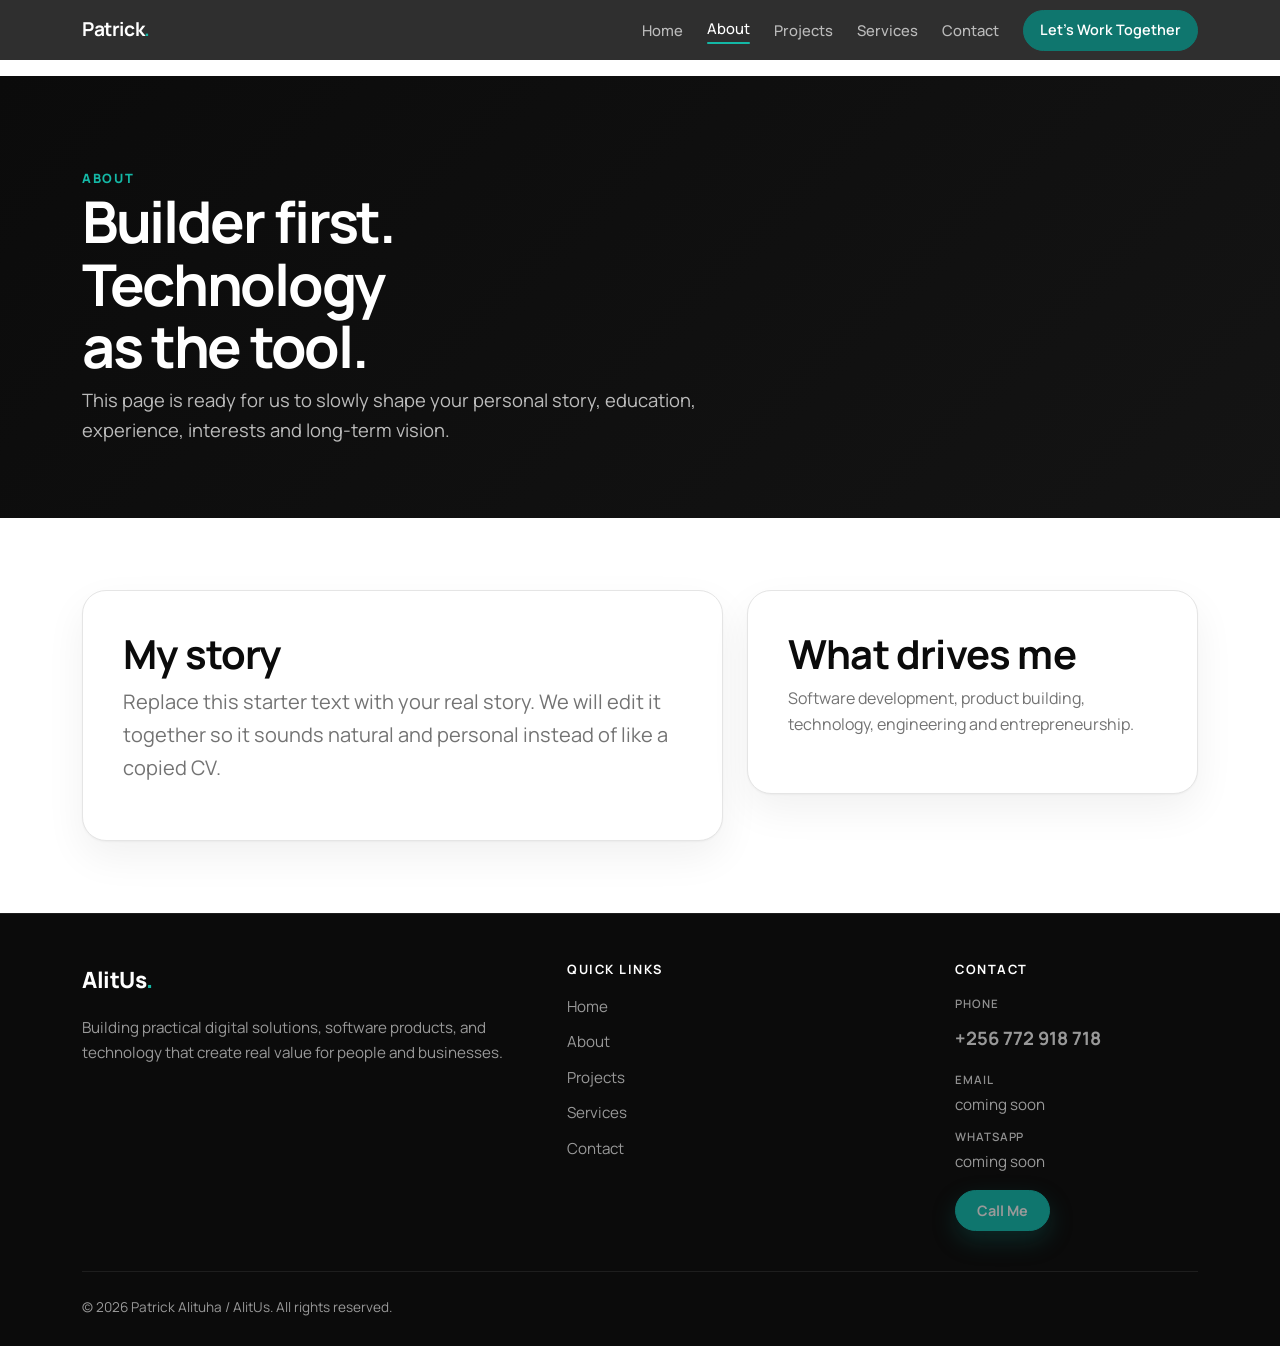
==== about.html @ 624e7f29 "Adopt AlitUs teal as official brand color" ====
<!doctype html>
<html lang="en">
<head>
  <meta charset="utf-8"><meta name="viewport" content="width=device-width, initial-scale=1">
  <meta name="description" content="About Patrick Alituha, software developer, technology builder and entrepreneur."><meta name="theme-color" content="#0B0B0B">
  <title>About | Patrick Alituha</title>
  <link rel="preconnect" href="https://fonts.googleapis.com"><link rel="preconnect" href="https://fonts.gstatic.com" crossorigin><link href="https://fonts.googleapis.com/css2?family=Manrope:wght@200..800&display=swap" rel="stylesheet"><link href="https://cdn.jsdelivr.net/npm/bootstrap@5.3.8/dist/css/bootstrap.min.css" rel="stylesheet" integrity="sha384-sRIl4kxILFvY47J16cr9ZwB07vP4J8+LH7qKQnuqkuIAvNWLzeN8tE5YBujZqJLB" crossorigin="anonymous">
  <link rel="stylesheet" href="assets/css/style.css">
</head>
<body>
<nav class="navbar navbar-expand-lg navbar-dark fixed-top site-nav"><div class="container"><a class="navbar-brand fw-bold" href="index.html">Patrick<span>.</span></a><button class="navbar-toggler border-0" type="button" data-bs-toggle="collapse" data-bs-target="#mainNav"><span class="navbar-toggler-icon"></span></button><div class="collapse navbar-collapse" id="mainNav"><ul class="navbar-nav ms-auto align-items-lg-center gap-lg-2"><li class="nav-item"><a class="nav-link" href="index.html">Home</a></li><li class="nav-item"><a class="nav-link active" href="about.html">About</a></li><li class="nav-item"><a class="nav-link" href="projects.html">Projects</a></li><li class="nav-item"><a class="nav-link" href="services.html">Services</a></li><li class="nav-item"><a class="nav-link" href="contact.html">Contact</a></li><li class="nav-item ms-lg-2"><a class="btn btn-brand btn-sm px-3" href="contact.html">Let's Work Together</a></li></ul></div></div></nav>
<main class="page-main"><section class="page-hero"><div class="container"><span class="eyebrow">About</span><h1 class="display-3 fw-bold">Builder first. Technology as the tool.</h1><p class="lead text-soft max-copy">This page is ready for us to slowly shape your personal story, education, experience, interests and long-term vision.</p></div></section><section class="section-padding"><div class="container"><div class="row g-4"><div class="col-lg-7"><div class="bento-card p-4 p-md-5"><h2>My story</h2><p class="text-secondary fs-5">Replace this starter text with your real story. We will edit it together so it sounds natural and personal instead of like a copied CV.</p></div></div><div class="col-lg-5"><div class="bento-card p-4 p-md-5"><h2>What drives me</h2><p class="text-secondary">Software development, product building, technology, engineering and entrepreneurship.</p></div></div></div></div></section></main>
<footer class="site-footer"><div class="container"><div class="row g-5"><div class="col-12 col-lg-5"><a class="site-footer-logo" href="index.html">AlitUs<span>.</span></a><p class="site-footer-tagline mt-3 mb-0">Building practical digital solutions, software products, and technology that create real value for people and businesses.</p></div><div class="col-12 col-sm-6 col-lg-4"><h2 class="site-footer-heading">Quick Links</h2><ul class="site-footer-links list-unstyled mb-0"><li><a href="index.html">Home</a></li><li><a href="about.html">About</a></li><li><a href="projects.html">Projects</a></li><li><a href="services.html">Services</a></li><li><a href="contact.html">Contact</a></li></ul></div><div class="col-12 col-sm-6 col-lg-3"><h2 class="site-footer-heading">Contact</h2><ul class="site-footer-links list-unstyled mb-0"><li><span class="site-footer-label">Phone</span><a class="site-footer-phone" href="tel:+256772918718" aria-label="Call +256 772 918 718">+256 772 918 718</a></li><li><span class="site-footer-label">Email</span><span class="site-footer-placeholder">coming soon</span></li><li><span class="site-footer-label">WhatsApp</span><span class="site-footer-placeholder">coming soon</span></li><li class="mt-3"><a class="btn btn-brand site-footer-call" href="tel:+256772918718">Call Me</a></li></ul></div></div><div class="site-footer-bottom">© <span id="currentYear"></span> Patrick Alituha / AlitUs. All rights reserved.</div></div></footer>
<script src="https://cdn.jsdelivr.net/npm/bootstrap@5.3.8/dist/js/bootstrap.bundle.min.js" integrity="sha384-FKyoEForCGlyvwx9Hj09JcYn3nv7wiPVlz7YYwJrWVcXK/BmnVDxM+D2scQbITxI" crossorigin="anonymous"></script><script src="assets/js/main.js"></script>
</body></html>
---- assets/css/style.css ----
:root {
  --font-sans: "Manrope", Inter, ui-sans-serif, system-ui, -apple-system, BlinkMacSystemFont, "Segoe UI", sans-serif;
  --space-xs: .5rem;
  --space-sm: 1rem;
  --space-md: 1.75rem;
  --space-lg: 3rem;
  --space-xl: 4.5rem;
  --brand: #0F766E;
  --brand-dark: #115E59;
  --brand-light: #14B8A6;
  --black: #0B0B0B;
  --black-soft: #171717;
  --white: #FFFFFF;
  --off-white: #F7F7F5;
  --muted: #737373;
  --border: #E5E5E5;
  --muted-on-dark: #999999;
  --border-strong: rgba(11, 11, 11, .24);
  --shadow-card: 0 1px 2px rgba(11, 11, 11, .04), 0 16px 40px rgba(11, 11, 11, .06);
  --shadow-hover: 0 2px 4px rgba(11, 11, 11, .05), 0 26px 60px rgba(11, 11, 11, .12);
  --shadow-glow: 0 10px 24px rgba(15, 118, 110, .28);
  --radius-lg: 1.5rem;
}

html { scroll-behavior: smooth; scroll-padding-top: 5.5rem; }
body { color: var(--black); background: var(--white); font-family: var(--font-sans); font-size: 1rem; line-height: 1.65; font-weight: 400; -webkit-font-smoothing: antialiased; text-rendering: optimizeLegibility; }
h1, h2, h3 { letter-spacing: -0.02em; }
h1, h2, h3, h4, .display-1, .display-2, .display-3, .display-4, .display-5, .display-6 { font-weight: 700; text-wrap: balance; }
.display-3, .display-4 { font-size: clamp(2.4rem, 5vw, 3.6rem); line-height: 1.08; }
.display-5, .display-6 { font-size: clamp(1.9rem, 3.5vw, 2.5rem); line-height: 1.15; }
h1, .h1 { font-size: clamp(2.4rem, 5vw, 3.6rem); line-height: 1.08; }
h2, .h2 { font-size: clamp(1.9rem, 3.5vw, 2.5rem); line-height: 1.15; }
h3, .h3 { font-size: clamp(1.25rem, 1.6vw, 1.4rem); line-height: 1.4; }
h4, .h4 { font-size: clamp(1.05rem, 1.2vw, 1.15rem); line-height: 1.4; }
.lead { font-size: clamp(1.05rem, 1.5vw, 1.15rem); font-weight: 400; }
a { text-decoration: none; }
::selection { background: var(--brand); color: var(--white); }
:focus-visible { outline: 2px solid var(--brand); outline-offset: 2px; }
.section-padding { padding: var(--space-xl) 0; }
.max-copy { max-width: 42rem; }
.text-soft { color: rgba(255, 255, 255, .72) !important; }
.eyebrow { display: inline-block; text-transform: uppercase; letter-spacing: .13em; font-size: .8rem; font-weight: 800; color: var(--brand-dark); }

.site-nav { background: rgba(11, 11, 11, .85); backdrop-filter: blur(16px); transition: box-shadow .2s ease, background .2s ease; }
.site-nav.scrolled { background: rgba(11, 11, 11, .97); box-shadow: 0 8px 30px rgba(0, 0, 0, .25); }
.site-nav .navbar-brand { color: var(--white); font-size: 1.2rem; font-weight: 800; letter-spacing: -.02em; }
.navbar-brand span { color: var(--brand-light); }
.site-nav .navbar-nav .nav-link { color: rgba(255, 255, 255, .68); font-size: .925rem; font-weight: 500; transition: color .15s ease; }
.site-nav .navbar-nav .nav-link:hover, .site-nav .navbar-nav .nav-link:focus { color: var(--white); }
.site-nav .navbar-nav .nav-link.active { color: var(--white); }
.site-nav .navbar-nav .nav-link.active::after { content: ""; display: block; height: 2px; border-radius: 2px; margin-top: 2px; background: var(--brand-light); }
.site-nav .btn-brand { border-radius: 999px; box-shadow: none; }
.site-nav .btn-brand:hover { transform: none; }

.btn { font-size: .9rem; font-weight: 600; padding: .55rem 1.15rem; transition: color .15s ease-in-out, background-color .15s ease-in-out, border-color .15s ease-in-out, box-shadow .15s ease-in-out, transform .15s ease-in-out; }
.btn-lg { font-size: clamp(.95rem, 1.5vw, 1.05rem); padding: .7rem 1.4rem; }
.btn-brand { background: var(--brand); color: var(--white); border-color: var(--brand); box-shadow: var(--shadow-glow); }
.btn-brand:hover, .btn-brand:focus { background: var(--brand-dark); color: var(--white); border-color: var(--brand-dark); transform: translateY(-1px); }
.btn-brand:active { transform: translateY(0); }
.btn-light { background: var(--off-white); border-color: var(--off-white); color: var(--black); font-weight: 600; }
.btn-light:hover, .btn-light:focus { background: var(--brand); border-color: var(--brand); color: var(--white); }
.btn-outline-light { color: var(--white); border-color: rgba(255, 255, 255, .5); font-weight: 600; }
.btn-outline-light:hover, .btn-outline-light:focus { background: var(--white); border-color: var(--white); color: var(--black); }
.btn-outline-dark { color: var(--black); border-color: rgba(11, 11, 11, .4); font-weight: 600; }
.btn-outline-dark:hover, .btn-outline-dark:focus { background: var(--brand); border-color: var(--brand); color: var(--white); }

.hero-carousel { position: relative; padding-top: 4.75rem; }
.hero-slide { min-height: 68vh; display: flex; align-items: center; background: radial-gradient(circle at 78% 18%, rgba(15, 118, 110, .3), transparent 36%), linear-gradient(135deg, var(--black) 0%, var(--black-soft) 100%); color: var(--white); }
.hero-slide h1 { letter-spacing: -.045em; }
.hero-slide .lead { max-width: 30rem; }
.hero-card { padding: 1.25rem; border: 1px solid rgba(255, 255, 255, .14); background: rgba(255, 255, 255, .06); border-radius: 2rem; box-shadow: 0 30px 80px rgba(0, 0, 0, .35); }
.profile-placeholder { aspect-ratio: 4/5; border-radius: 1.4rem; display: grid; place-items: center; background: linear-gradient(160deg, var(--brand) 0%, var(--black) 82%); border: 1px solid rgba(255, 255, 255, .16); }
.profile-placeholder span { font-size: clamp(4rem, 10vw, 7rem); font-weight: 800; opacity: .9; }
.status-dot { width: .75rem; height: .75rem; background: var(--brand); border-radius: 50%; box-shadow: 0 0 0 .35rem rgba(15, 118, 110, .14); }

.product-carousel { position: relative; }
.product-slide { color: var(--white); min-height: 380px; display: flex; align-items: center; border: 1px solid rgba(255, 255, 255, .08); }
.product-slide-blue { background: linear-gradient(135deg, #0B0B0B 0%, #181818 100%); }
.product-slide-dark { background: linear-gradient(135deg, #171717 0%, #0B0B0B 100%); }
.product-slide-teal { background: linear-gradient(135deg, #101010 0%, #1E1E1E 100%); }
.product-tag { display: inline-block; padding: .45rem .75rem; border: 1px solid rgba(20, 184, 166, .5); color: var(--brand-light); background: rgba(15, 118, 110, .14); border-radius: 999px; font-size: .82rem; font-weight: 700; letter-spacing: .04em; }
.product-image { width: 100%; max-height: 330px; object-fit: contain; filter: drop-shadow(0 26px 38px rgba(0, 0, 0, .45)); }
.carousel-indicators [data-bs-target] { width: 2rem; height: .25rem; background-color: rgba(11, 11, 11, .3); border: 0; border-radius: 2px; transition: background-color .2s ease; }
.carousel-indicators .active { background-color: var(--brand); }
.hero-carousel .carousel-indicators [data-bs-target] { background-color: rgba(255, 255, 255, .28); }
.hero-carousel .carousel-indicators .active { background-color: var(--brand-light); }
.carousel-arrow { width: 3.25rem; height: 3.25rem; top: 50%; bottom: auto; transform: translateY(-50%); margin: 0 1rem; border: 1px solid rgba(255, 255, 255, .16); background: rgba(11, 11, 11, .5); border-radius: 50%; transition: background-color .2s ease, border-color .2s ease, box-shadow .2s ease; }
.carousel-arrow:hover, .carousel-arrow:focus { background: var(--brand); border-color: var(--brand); box-shadow: 0 10px 26px rgba(15, 118, 110, .35); }
.carousel-control-prev-icon { background-image: url("data:image/svg+xml,%3csvg xmlns='http://www.w3.org/2000/svg' viewBox='0 0 16 16' fill='%2314B8A6'%3e%3cpath d='M11.354 1.646a.5.5 0 0 1 0 .708L5.707 8l5.647 5.646a.5.5 0 0 1-.708.708l-6-6a.5.5 0 0 1 0-.708l6-6a.5.5 0 0 1 .708 0z'/%3e%3c/svg%3e"); }
.carousel-control-next-icon { background-image: url("data:image/svg+xml,%3csvg xmlns='http://www.w3.org/2000/svg' viewBox='0 0 16 16' fill='%2314B8A6'%3e%3cpath d='M4.646 1.646a.5.5 0 0 1 .708 0l6 6a.5.5 0 0 1 0 .708l-6 6a.5.5 0 0 1-.708-.708L10.293 8 4.646 2.354a.5.5 0 0 1 0-.708z'/%3e%3c/svg%3e"); }
.carousel-arrow:hover .carousel-control-prev-icon { background-image: url("data:image/svg+xml,%3csvg xmlns='http://www.w3.org/2000/svg' viewBox='0 0 16 16' fill='%23FFFFFF'%3e%3cpath d='M11.354 1.646a.5.5 0 0 1 0 .708L5.707 8l5.647 5.646a.5.5 0 0 1-.708.708l-6-6a.5.5 0 0 1 0-.708l6-6a.5.5 0 0 1 .708 0z'/%3e%3c/svg%3e"); }
.carousel-arrow:hover .carousel-control-next-icon { background-image: url("data:image/svg+xml,%3csvg xmlns='http://www.w3.org/2000/svg' viewBox='0 0 16 16' fill='%23FFFFFF'%3e%3cpath d='M4.646 1.646a.5.5 0 0 1 .708 0l6 6a.5.5 0 0 1 0 .708l-6 6a.5.5 0 0 1-.708-.708L10.293 8 4.646 2.354a.5.5 0 0 1 0-.708z'/%3e%3c/svg%3e"); }

.bento-card, .project-card, .service-card, .contact-form { border: 1px solid var(--border); border-radius: var(--radius-lg); background: var(--white); box-shadow: var(--shadow-card); }
.stack-list { display: flex; flex-wrap: wrap; gap: .55rem; }
.stack-list span { padding: .45rem .75rem; background: var(--off-white); border: 1px solid var(--border); border-radius: 999px; font-weight: 650; }
.text-link { color: var(--brand-dark); font-weight: 750; transition: color .15s ease; }
.text-link:hover { color: var(--black); text-decoration: underline; text-underline-offset: 4px; }
.project-card { overflow: hidden; transition: transform .2s ease, box-shadow .2s ease, border-color .2s ease; }
.project-card:hover { transform: translateY(-3px); box-shadow: var(--shadow-hover); border-color: rgba(15, 118, 110, .35); }
.project-cover { width: 100%; aspect-ratio: 16/9; object-fit: cover; background: var(--off-white); }
.service-card { padding: 1.35rem; height: 100%; transition: transform .2s ease, box-shadow .2s ease, border-color .2s ease; }
.service-card:hover { transform: translateY(-2px); box-shadow: var(--shadow-hover); border-color: rgba(15, 118, 110, .35); }
.service-card > span { color: var(--brand); font-weight: 800; }
.service-card h3, .service-card h2 { margin-top: 1.25rem; }
.service-card p { color: var(--muted); margin-bottom: 0; }

.about-card { display: flex; align-items: center; gap: var(--space-sm); padding: 1.25rem 1.5rem; border: 1px solid var(--border); border-radius: var(--radius-lg); background: var(--white); box-shadow: var(--shadow-card); }
.about-card-num { display: inline-flex; align-items: center; justify-content: center; flex: 0 0 auto; width: 2.5rem; height: 2.5rem; border-radius: .8rem; background: rgba(15, 118, 110, .1); color: var(--brand-dark); font-size: .85rem; font-weight: 800; }
.about-card-title { margin-bottom: .25rem; }
.about-card-text { margin-bottom: 0; color: var(--muted); font-size: .95rem; }

.text-bg-primary { color: var(--white) !important; background-color: var(--brand) !important; border-radius: 999px; }
.bg-light-subtle { background-color: var(--off-white) !important; }
.text-primary-emphasis { color: var(--brand-dark) !important; }
.text-secondary { color: var(--muted) !important; }

.cta-section, .page-hero { background: linear-gradient(135deg, #0B0B0B 0%, #141414 100%); color: var(--white); }
.hero-slide .eyebrow, .page-hero .eyebrow, .cta-section .eyebrow { color: var(--brand-light); }
.page-main { padding-top: 4.75rem; }
.page-hero { padding: 5.5rem 0 3.5rem; }
.page-hero h1 { letter-spacing: -.04em; max-width: 14ch; }
.contact-form { padding: 1.5rem; }
.form-control, .form-select { border-radius: .9rem; border-color: var(--border-strong); background-color: var(--white); }
.form-control:focus, .form-select:focus { border-color: var(--brand); box-shadow: 0 0 0 .25rem rgba(15, 118, 110, .16); }
.form-status { min-height: 1.5rem; font-weight: 650; }
.site-footer { border-top: 1px solid rgba(255, 255, 255, .08); background: var(--black); color: var(--white); padding: var(--space-lg) 0 var(--space-md); }
.site-footer-logo { display: inline-block; font-size: 1.4rem; font-weight: 800; letter-spacing: -.02em; color: var(--white); }
.site-footer-logo span { color: var(--brand-light); }
.site-footer-logo:hover, .site-footer-logo:focus { color: var(--brand-light); }
.site-footer-tagline { color: var(--muted-on-dark); font-size: .95rem; line-height: 1.65; max-width: 30rem; }
.site-footer-heading { margin: 0 0 1.1rem; font-size: .8rem; font-weight: 700; text-transform: uppercase; letter-spacing: .12em; color: var(--white); }
.site-footer-links { font-size: .95rem; }
.site-footer-links li + li { margin-top: .65rem; }
.site-footer-links a { color: var(--muted-on-dark); transition: color .15s ease; }
.site-footer-links a:hover, .site-footer-links a:focus { color: var(--brand-light); }
.site-footer-label { display: block; margin-bottom: .15rem; font-size: .72rem; font-weight: 600; text-transform: uppercase; letter-spacing: .08em; color: rgba(255, 255, 255, .55); }
.site-footer-phone { display: inline-block; padding: .45rem 0; min-height: 2.75rem; font-size: 1.15rem; font-weight: 700; color: var(--white); }
.site-footer-phone:hover, .site-footer-phone:focus { color: var(--brand-light); }
.site-footer-placeholder { color: var(--muted-on-dark); }
.site-footer-call { border-radius: 999px; padding: .55rem 1.3rem; font-weight: 700; }
.site-footer-bottom { margin-top: 2.5rem; padding-top: 1.5rem; border-top: 1px solid rgba(255, 255, 255, .08); font-size: .85rem; color: var(--muted-on-dark); }

@media (max-width: 991.98px) {
  .section-padding { padding: var(--space-lg) 0; }
  .hero-slide { min-height: auto; padding: var(--space-lg) 0; }
  .carousel-arrow { display: none; }
  .product-slide { min-height: auto; }
}

@media (min-width: 768px) {
  .p-md-5 { padding: 2.5rem !important; }
}

@media (prefers-reduced-motion: reduce) {
  html { scroll-behavior: auto; }
  *, *::before, *::after { transition-duration: .01ms !important; animation-duration: .01ms !important; animation-iteration-count: 1 !important; }
}
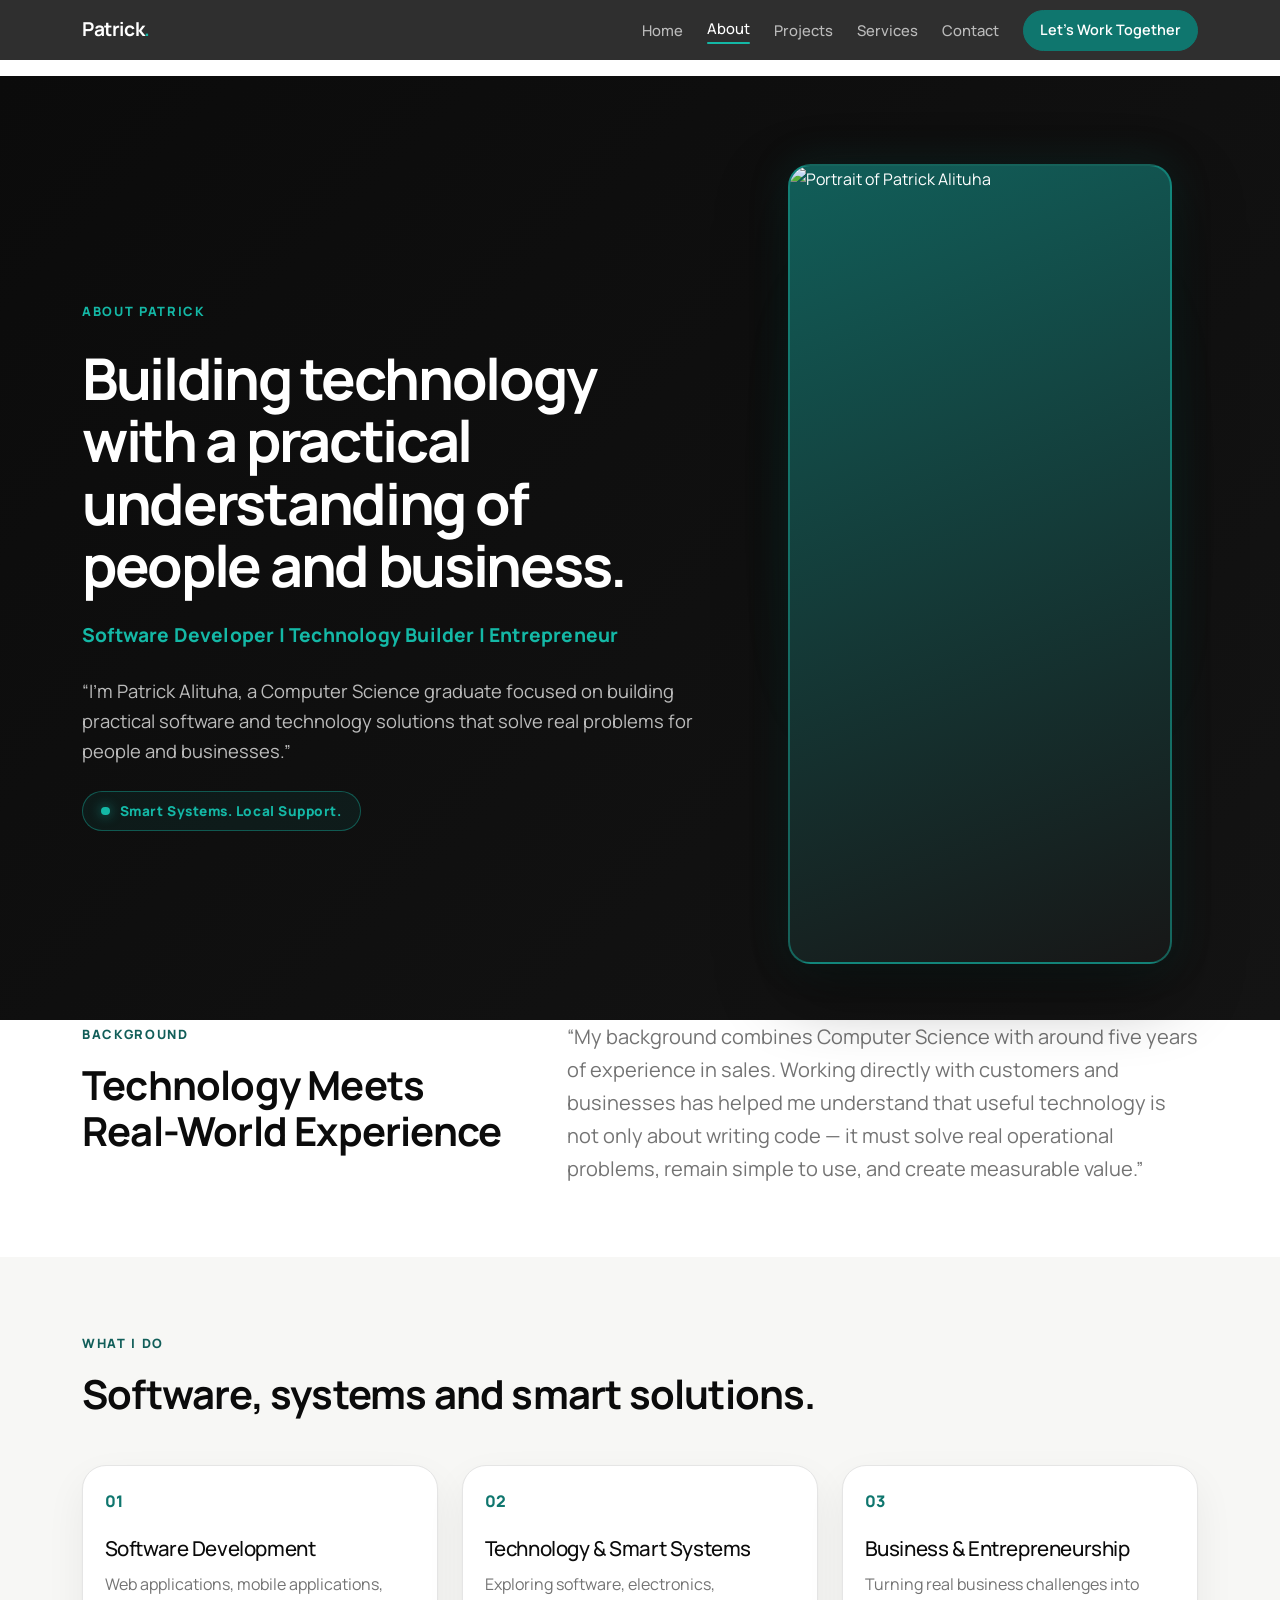
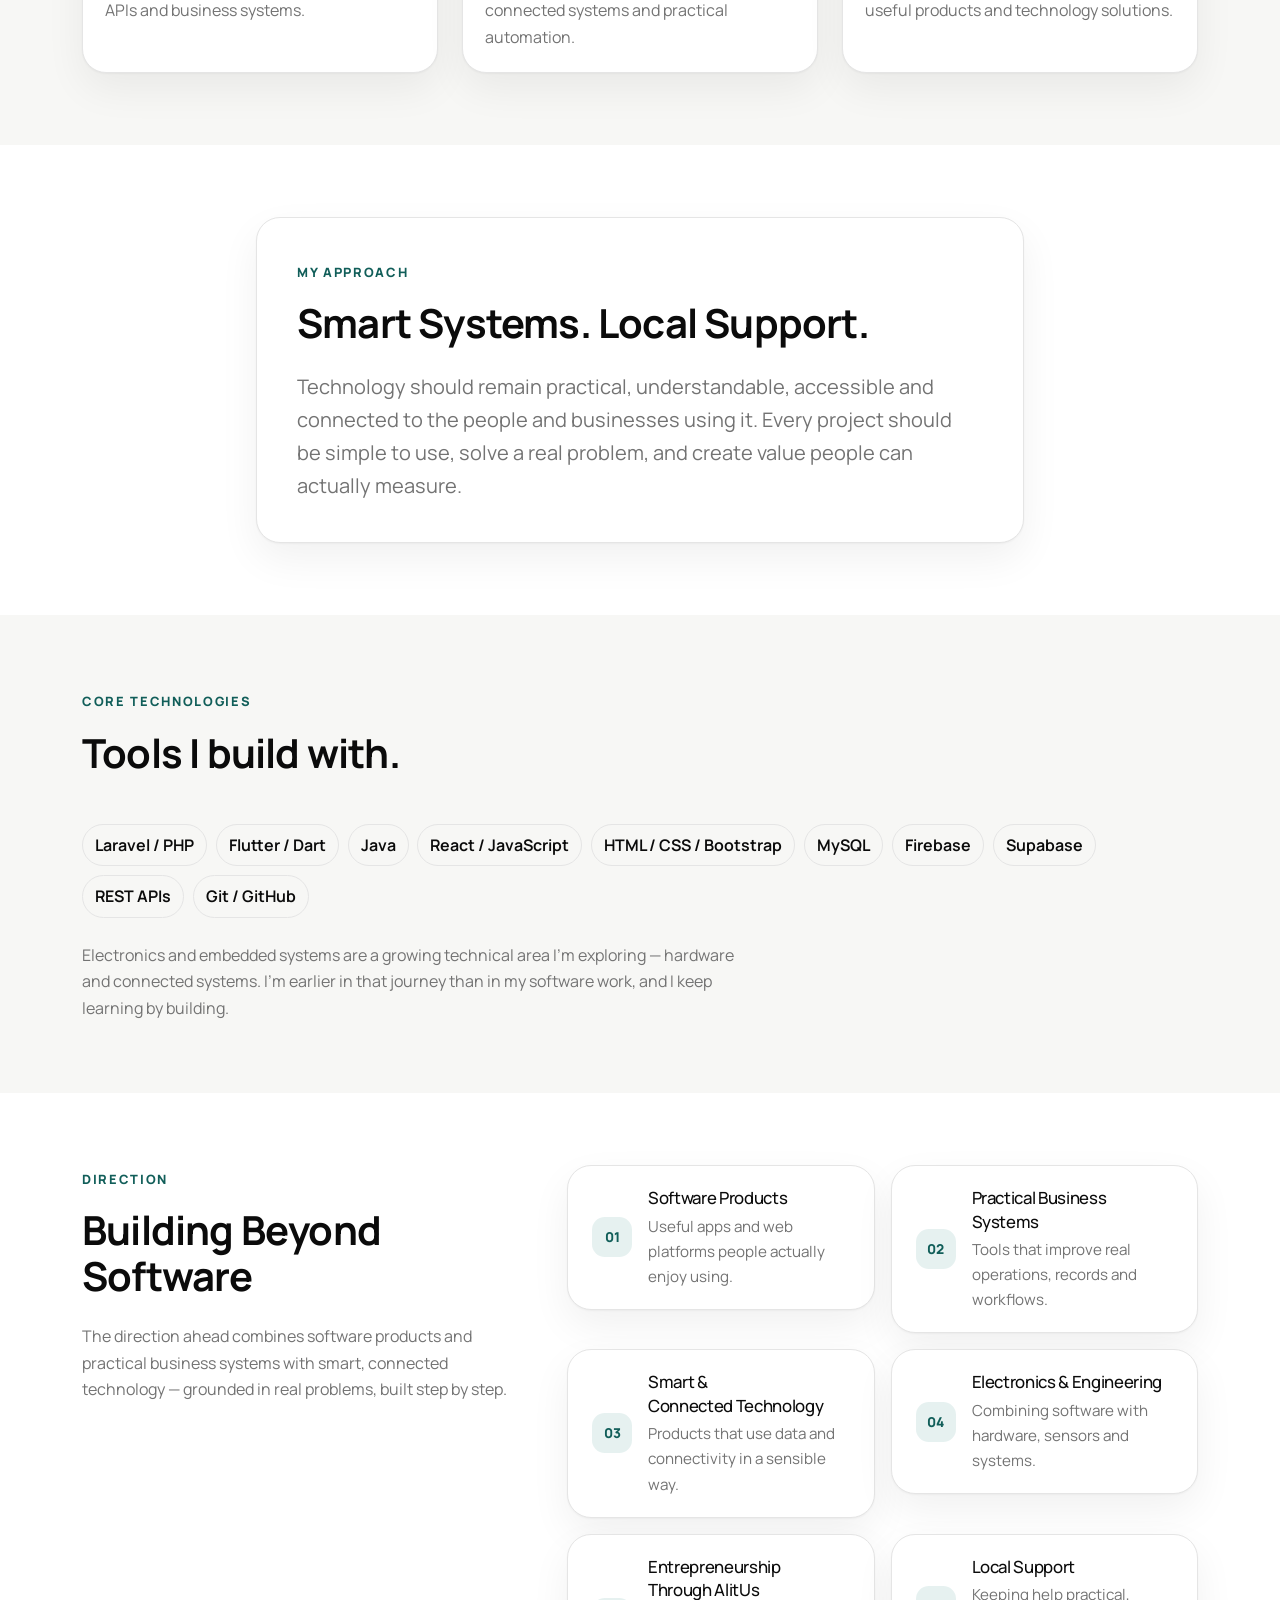
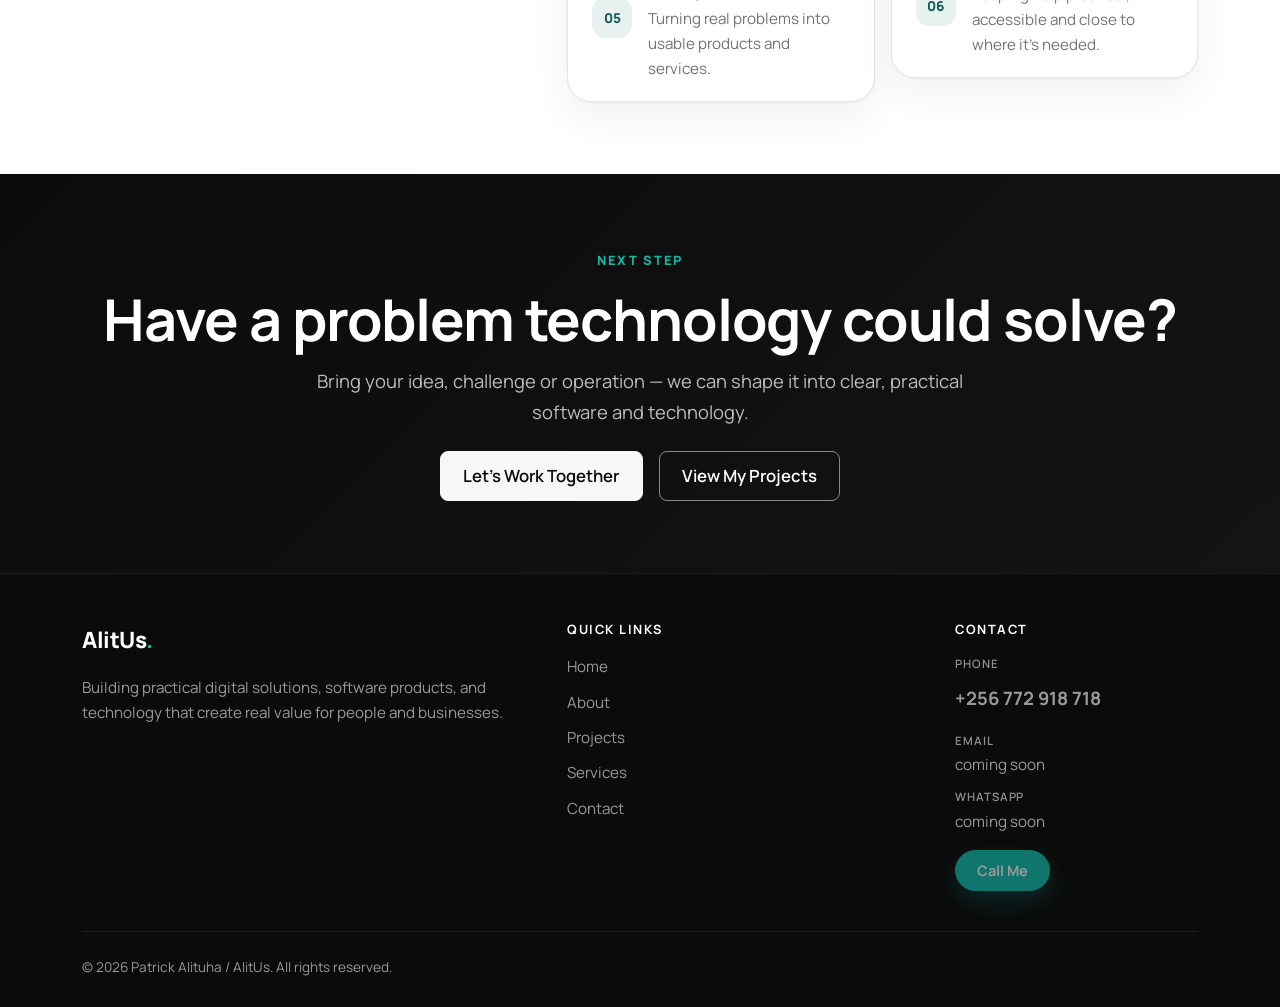
==== commit f0ea5d93: "Build professional Patrick Alituha about page" ====
--- a/about.html
+++ b/about.html
@@ -1,15 +1,235 @@
 <!doctype html>
 <html lang="en">
 <head>
-  <meta charset="utf-8"><meta name="viewport" content="width=device-width, initial-scale=1">
-  <meta name="description" content="About Patrick Alituha, software developer, technology builder and entrepreneur."><meta name="theme-color" content="#0B0B0B">
+  <meta charset="utf-8">
+  <meta name="viewport" content="width=device-width, initial-scale=1">
+  <meta name="description" content="About Patrick Alituha, software developer, technology builder and entrepreneur. Computer Science background with hands-on sales experience.">
+  <meta name="theme-color" content="#0B0B0B">
   <title>About | Patrick Alituha</title>
-  <link rel="preconnect" href="https://fonts.googleapis.com"><link rel="preconnect" href="https://fonts.gstatic.com" crossorigin><link href="https://fonts.googleapis.com/css2?family=Manrope:wght@200..800&display=swap" rel="stylesheet"><link href="https://cdn.jsdelivr.net/npm/bootstrap@5.3.8/dist/css/bootstrap.min.css" rel="stylesheet" integrity="sha384-sRIl4kxILFvY47J16cr9ZwB07vP4J8+LH7qKQnuqkuIAvNWLzeN8tE5YBujZqJLB" crossorigin="anonymous">
+  <link rel="preconnect" href="https://fonts.googleapis.com">
+  <link rel="preconnect" href="https://fonts.gstatic.com" crossorigin>
+  <link href="https://fonts.googleapis.com/css2?family=Manrope:wght@200..800&display=swap" rel="stylesheet">
+  <link href="https://cdn.jsdelivr.net/npm/bootstrap@5.3.8/dist/css/bootstrap.min.css" rel="stylesheet" integrity="sha384-sRIl4kxILFvY47J16cr9ZwB07vP4J8+LH7qKQnuqkuIAvNWLzeN8tE5YBujZqJLB" crossorigin="anonymous">
   <link rel="stylesheet" href="assets/css/style.css">
 </head>
 <body>
-<nav class="navbar navbar-expand-lg navbar-dark fixed-top site-nav"><div class="container"><a class="navbar-brand fw-bold" href="index.html">Patrick<span>.</span></a><button class="navbar-toggler border-0" type="button" data-bs-toggle="collapse" data-bs-target="#mainNav"><span class="navbar-toggler-icon"></span></button><div class="collapse navbar-collapse" id="mainNav"><ul class="navbar-nav ms-auto align-items-lg-center gap-lg-2"><li class="nav-item"><a class="nav-link" href="index.html">Home</a></li><li class="nav-item"><a class="nav-link active" href="about.html">About</a></li><li class="nav-item"><a class="nav-link" href="projects.html">Projects</a></li><li class="nav-item"><a class="nav-link" href="services.html">Services</a></li><li class="nav-item"><a class="nav-link" href="contact.html">Contact</a></li><li class="nav-item ms-lg-2"><a class="btn btn-brand btn-sm px-3" href="contact.html">Let's Work Together</a></li></ul></div></div></nav>
-<main class="page-main"><section class="page-hero"><div class="container"><span class="eyebrow">About</span><h1 class="display-3 fw-bold">Builder first. Technology as the tool.</h1><p class="lead text-soft max-copy">This page is ready for us to slowly shape your personal story, education, experience, interests and long-term vision.</p></div></section><section class="section-padding"><div class="container"><div class="row g-4"><div class="col-lg-7"><div class="bento-card p-4 p-md-5"><h2>My story</h2><p class="text-secondary fs-5">Replace this starter text with your real story. We will edit it together so it sounds natural and personal instead of like a copied CV.</p></div></div><div class="col-lg-5"><div class="bento-card p-4 p-md-5"><h2>What drives me</h2><p class="text-secondary">Software development, product building, technology, engineering and entrepreneurship.</p></div></div></div></div></section></main>
-<footer class="site-footer"><div class="container"><div class="row g-5"><div class="col-12 col-lg-5"><a class="site-footer-logo" href="index.html">AlitUs<span>.</span></a><p class="site-footer-tagline mt-3 mb-0">Building practical digital solutions, software products, and technology that create real value for people and businesses.</p></div><div class="col-12 col-sm-6 col-lg-4"><h2 class="site-footer-heading">Quick Links</h2><ul class="site-footer-links list-unstyled mb-0"><li><a href="index.html">Home</a></li><li><a href="about.html">About</a></li><li><a href="projects.html">Projects</a></li><li><a href="services.html">Services</a></li><li><a href="contact.html">Contact</a></li></ul></div><div class="col-12 col-sm-6 col-lg-3"><h2 class="site-footer-heading">Contact</h2><ul class="site-footer-links list-unstyled mb-0"><li><span class="site-footer-label">Phone</span><a class="site-footer-phone" href="tel:+256772918718" aria-label="Call +256 772 918 718">+256 772 918 718</a></li><li><span class="site-footer-label">Email</span><span class="site-footer-placeholder">coming soon</span></li><li><span class="site-footer-label">WhatsApp</span><span class="site-footer-placeholder">coming soon</span></li><li class="mt-3"><a class="btn btn-brand site-footer-call" href="tel:+256772918718">Call Me</a></li></ul></div></div><div class="site-footer-bottom">© <span id="currentYear"></span> Patrick Alituha / AlitUs. All rights reserved.</div></div></footer>
-<script src="https://cdn.jsdelivr.net/npm/bootstrap@5.3.8/dist/js/bootstrap.bundle.min.js" integrity="sha384-FKyoEForCGlyvwx9Hj09JcYn3nv7wiPVlz7YYwJrWVcXK/BmnVDxM+D2scQbITxI" crossorigin="anonymous"></script><script src="assets/js/main.js"></script>
-</body></html>
+  <nav class="navbar navbar-expand-lg navbar-dark fixed-top site-nav">
+    <div class="container">
+      <a class="navbar-brand fw-bold" href="index.html">Patrick<span>.</span></a>
+      <button class="navbar-toggler border-0" type="button" data-bs-toggle="collapse" data-bs-target="#mainNav" aria-controls="mainNav" aria-expanded="false" aria-label="Toggle navigation">
+        <span class="navbar-toggler-icon"></span>
+      </button>
+      <div class="collapse navbar-collapse" id="mainNav">
+        <ul class="navbar-nav ms-auto align-items-lg-center gap-lg-2">
+          <li class="nav-item"><a class="nav-link" href="index.html">Home</a></li>
+          <li class="nav-item"><a class="nav-link active" href="about.html">About</a></li>
+          <li class="nav-item"><a class="nav-link" href="projects.html">Projects</a></li>
+          <li class="nav-item"><a class="nav-link" href="services.html">Services</a></li>
+          <li class="nav-item"><a class="nav-link" href="contact.html">Contact</a></li>
+          <li class="nav-item ms-lg-2"><a class="btn btn-brand btn-sm px-3" href="contact.html">Let's Work Together</a></li>
+        </ul>
+      </div>
+    </div>
+  </nav>
+
+  <main class="page-main">
+    <section class="page-hero about-hero">
+      <div class="container">
+        <div class="row align-items-center g-5">
+          <div class="col-lg-7">
+            <span class="eyebrow">About Patrick</span>
+            <h1 class="display-3 fw-bold mt-4 mb-4">Building technology with a practical understanding of people and business.</h1>
+            <p class="about-role mb-4">Software Developer | Technology Builder | Entrepreneur</p>
+            <p class="lead text-soft max-copy mb-4">“I'm Patrick Alituha, a Computer Science graduate focused on building practical software and technology solutions that solve real problems for people and businesses.”</p>
+            <span class="about-tagline"><span class="about-tagline-dot" aria-hidden="true"></span>Smart Systems. Local Support.</span>
+          </div>
+          <div class="col-lg-5">
+            <!--
+              Profile photo
+              Place the real image at: assets/images/profile/patrick-alituha.jpg
+              The container below keeps an explicit portrait crop (object-fit: cover,
+              aspect 4/5) with moderate rounded corners and a subtle AlitUs Teal
+              border/glow, so the photo never distorts at any screen size.
+            -->
+            <div class="about-photo-wrap">
+              <div class="about-photo-glow" aria-hidden="true"></div>
+              <img src="assets/images/profile/patrick-alituha.jpg" class="about-photo" alt="Portrait of Patrick Alituha" width="640" height="800">
+            </div>
+          </div>
+        </div>
+      </div>
+    </section>
+
+    <section id="background" class="section-padding pt-0">
+      <div class="container">
+        <div class="row g-4 g-lg-5 align-items-start">
+          <div class="col-lg-5">
+            <span class="eyebrow">Background</span>
+            <h2 class="display-5 fw-bold mt-3 mb-lg-0">Technology Meets Real-World Experience</h2>
+          </div>
+          <div class="col-lg-7">
+            <p class="fs-5 text-secondary mb-0">“My background combines Computer Science with around five years of experience in sales. Working directly with customers and businesses has helped me understand that useful technology is not only about writing code — it must solve real operational problems, remain simple to use, and create measurable value.”</p>
+          </div>
+        </div>
+      </div>
+    </section>
+
+    <section id="what-i-do" class="section-padding bg-light-subtle">
+      <div class="container">
+        <div class="mb-5">
+          <span class="eyebrow">What I Do</span>
+          <h2 class="display-5 fw-bold mt-3 mb-0">Software, systems and smart solutions.</h2>
+        </div>
+        <div class="row g-4">
+          <div class="col-md-4">
+            <div class="service-card h-100">
+              <span>01</span>
+              <h2 class="h3">Software Development</h2>
+              <p>Web applications, mobile applications, APIs and business systems.</p>
+            </div>
+          </div>
+          <div class="col-md-4">
+            <div class="service-card h-100">
+              <span>02</span>
+              <h2 class="h3">Technology & Smart Systems</h2>
+              <p>Exploring software, electronics, connected systems and practical automation.</p>
+            </div>
+          </div>
+          <div class="col-md-4">
+            <div class="service-card h-100">
+              <span>03</span>
+              <h2 class="h3">Business & Entrepreneurship</h2>
+              <p>Turning real business challenges into useful products and technology solutions.</p>
+            </div>
+          </div>
+        </div>
+      </div>
+    </section>
+
+    <section id="approach" class="section-padding">
+      <div class="container">
+        <div class="bento-card about-approach p-4 p-md-5">
+          <span class="eyebrow">My Approach</span>
+          <h2 class="display-5 fw-bold mt-3 mb-4">Smart Systems. Local Support.</h2>
+          <p class="fs-5 text-secondary max-copy mb-0">Technology should remain practical, understandable, accessible and connected to the people and businesses using it. Every project should be simple to use, solve a real problem, and create value people can actually measure.</p>
+        </div>
+      </div>
+    </section>
+
+    <section id="technologies" class="section-padding bg-light-subtle">
+      <div class="container">
+        <div class="mb-5">
+          <span class="eyebrow">Core Technologies</span>
+          <h2 class="display-5 fw-bold mt-3 mb-0">Tools I build with.</h2>
+        </div>
+        <div class="stack-list">
+          <span>Laravel / PHP</span>
+          <span>Flutter / Dart</span>
+          <span>Java</span>
+          <span>React / JavaScript</span>
+          <span>HTML / CSS / Bootstrap</span>
+          <span>MySQL</span>
+          <span>Firebase</span>
+          <span>Supabase</span>
+          <span>REST APIs</span>
+          <span>Git / GitHub</span>
+        </div>
+        <p class="text-secondary mt-4 mb-0 max-copy">Electronics and embedded systems are a growing technical area I'm exploring — hardware and connected systems. I'm earlier in that journey than in my software work, and I keep learning by building.</p>
+      </div>
+    </section>
+
+    <section id="direction" class="section-padding">
+      <div class="container">
+        <div class="row g-4 g-lg-5 align-items-start">
+          <div class="col-lg-5">
+            <span class="eyebrow">Direction</span>
+            <h2 class="display-5 fw-bold mt-3 mb-0">Building Beyond Software</h2>
+            <p class="text-secondary mt-4 mb-0">The direction ahead combines software products and practical business systems with smart, connected technology — grounded in real problems, built step by step.</p>
+          </div>
+          <div class="col-lg-7">
+            <div class="row g-3">
+              <div class="col-md-6">
+                <div class="about-card"><span class="about-card-num">01</span><div><h3 class="h4 about-card-title">Software Products</h3><p class="about-card-text">Useful apps and web platforms people actually enjoy using.</p></div></div>
+              </div>
+              <div class="col-md-6">
+                <div class="about-card"><span class="about-card-num">02</span><div><h3 class="h4 about-card-title">Practical Business Systems</h3><p class="about-card-text">Tools that improve real operations, records and workflows.</p></div></div>
+              </div>
+              <div class="col-md-6">
+                <div class="about-card"><span class="about-card-num">03</span><div><h3 class="h4 about-card-title">Smart & Connected Technology</h3><p class="about-card-text">Products that use data and connectivity in a sensible way.</p></div></div>
+              </div>
+              <div class="col-md-6">
+                <div class="about-card"><span class="about-card-num">04</span><div><h3 class="h4 about-card-title">Electronics & Engineering</h3><p class="about-card-text">Combining software with hardware, sensors and systems.</p></div></div>
+              </div>
+              <div class="col-md-6">
+                <div class="about-card"><span class="about-card-num">05</span><div><h3 class="h4 about-card-title">Entrepreneurship Through AlitUs</h3><p class="about-card-text">Turning real problems into usable products and services.</p></div></div>
+              </div>
+              <div class="col-md-6">
+                <div class="about-card"><span class="about-card-num">06</span><div><h3 class="h4 about-card-title">Local Support</h3><p class="about-card-text">Keeping help practical, accessible and close to where it's needed.</p></div></div>
+              </div>
+            </div>
+          </div>
+        </div>
+      </div>
+    </section>
+
+    <section class="cta-section section-padding">
+      <div class="container text-center">
+        <span class="eyebrow">Next Step</span>
+        <h2 class="display-4 fw-bold my-3">Have a problem technology could solve?</h2>
+        <p class="lead text-soft mx-auto max-copy">Bring your idea, challenge or operation — we can shape it into clear, practical software and technology.</p>
+        <div class="d-flex flex-wrap gap-3 justify-content-center mt-4">
+          <a href="contact.html" class="btn btn-light btn-lg">Let's Work Together</a>
+          <a href="projects.html" class="btn btn-outline-light btn-lg">View My Projects</a>
+        </div>
+      </div>
+    </section>
+  </main>
+
+  <footer class="site-footer">
+    <div class="container">
+      <div class="row g-5">
+        <div class="col-12 col-lg-5">
+          <a class="site-footer-logo" href="index.html">AlitUs<span>.</span></a>
+          <p class="site-footer-tagline mt-3 mb-0">Building practical digital solutions, software products, and technology that create real value for people and businesses.</p>
+        </div>
+        <div class="col-12 col-sm-6 col-lg-4">
+          <h2 class="site-footer-heading">Quick Links</h2>
+          <ul class="site-footer-links list-unstyled mb-0">
+            <li><a href="index.html">Home</a></li>
+            <li><a href="about.html">About</a></li>
+            <li><a href="projects.html">Projects</a></li>
+            <li><a href="services.html">Services</a></li>
+            <li><a href="contact.html">Contact</a></li>
+          </ul>
+        </div>
+        <div class="col-12 col-sm-6 col-lg-3">
+          <h2 class="site-footer-heading">Contact</h2>
+          <ul class="site-footer-links list-unstyled mb-0">
+            <li>
+              <span class="site-footer-label">Phone</span>
+              <a class="site-footer-phone" href="tel:+256772918718" aria-label="Call +256 772 918 718">+256 772 918 718</a>
+            </li>
+            <li>
+              <span class="site-footer-label">Email</span>
+              <span class="site-footer-placeholder">coming soon</span>
+            </li>
+            <li>
+              <span class="site-footer-label">WhatsApp</span>
+              <span class="site-footer-placeholder">coming soon</span>
+            </li>
+            <li class="mt-3">
+              <a class="btn btn-brand site-footer-call" href="tel:+256772918718">Call Me</a>
+            </li>
+          </ul>
+        </div>
+      </div>
+      <div class="site-footer-bottom">
+        © <span id="currentYear"></span> Patrick Alituha / AlitUs. All rights reserved.
+      </div>
+    </div>
+  </footer>
+
+  <script src="https://cdn.jsdelivr.net/npm/bootstrap@5.3.8/dist/js/bootstrap.bundle.min.js" integrity="sha384-FKyoEForCGlyvwx9Hj09JcYn3nv7wiPVlz7YYwJrWVcXK/BmnVDxM+D2scQbITxI" crossorigin="anonymous"></script>
+  <script src="assets/js/main.js"></script>
+</body>
+</html>
--- a/assets/css/style.css
+++ b/assets/css/style.css
@@ -65,13 +65,29 @@
 .btn-outline-dark:hover, .btn-outline-dark:focus { background: var(--brand); border-color: var(--brand); color: var(--white); }
 
 .hero-carousel { position: relative; padding-top: 4.75rem; }
-.hero-slide { min-height: 68vh; display: flex; align-items: center; background: radial-gradient(circle at 78% 18%, rgba(15, 118, 110, .3), transparent 36%), linear-gradient(135deg, var(--black) 0%, var(--black-soft) 100%); color: var(--white); }
+.hero-slide { min-height: 78vh; display: flex; align-items: center; background: radial-gradient(circle at 12% 12%, rgba(15, 118, 110, .22), transparent 34%), radial-gradient(circle at 88% 78%, rgba(20, 184, 166, .12), transparent 30%), linear-gradient(135deg, var(--black) 0%, var(--black-soft) 100%); color: var(--white); }
 .hero-slide h1 { letter-spacing: -.045em; }
-.hero-slide .lead { max-width: 30rem; }
-.hero-card { padding: 1.25rem; border: 1px solid rgba(255, 255, 255, .14); background: rgba(255, 255, 255, .06); border-radius: 2rem; box-shadow: 0 30px 80px rgba(0, 0, 0, .35); }
-.profile-placeholder { aspect-ratio: 4/5; border-radius: 1.4rem; display: grid; place-items: center; background: linear-gradient(160deg, var(--brand) 0%, var(--black) 82%); border: 1px solid rgba(255, 255, 255, .16); }
-.profile-placeholder span { font-size: clamp(4rem, 10vw, 7rem); font-weight: 800; opacity: .9; }
-.status-dot { width: .75rem; height: .75rem; background: var(--brand); border-radius: 50%; box-shadow: 0 0 0 .35rem rgba(15, 118, 110, .14); }
+.hero-slide .lead { max-width: 31rem; }
+.hero-accent { color: var(--brand-light); text-shadow: 0 0 32px rgba(20, 184, 166, .35); }
+.hero-media, .hero-window { position: relative; max-width: 30rem; }
+.hero-window { margin-left: auto; }
+.hero-media-glow { position: absolute; inset: 8% 6%; border-radius: 2rem; background: radial-gradient(circle at 50% 35%, rgba(20, 184, 166, .32), transparent 62%); filter: blur(30px); pointer-events: none; }
+.hero-card { position: relative; padding: 1.25rem; border: 1px solid rgba(255, 255, 255, .14); background: rgba(11, 11, 11, .35); border-radius: 2rem; backdrop-filter: blur(8px); }
+.profile-placeholder { aspect-ratio: 4/5; max-height: 46vh; border-radius: 1.4rem; display: grid; place-items: center; background: linear-gradient(160deg, var(--brand) 0%, #0A3D58 58%, var(--black) 95%); border: 1px solid rgba(20, 184, 166, .35); box-shadow: 0 24px 60px rgba(0, 0, 0, .4); }
+.profile-placeholder span { font-size: clamp(4rem, 9vw, 6.5rem); font-weight: 800; opacity: .9; }
+.status-dot { width: .75rem; height: .75rem; background: var(--brand-light); border-radius: 50%; box-shadow: 0 0 0 .35rem rgba(20, 184, 166, .16); }
+.hero-window { background: rgba(11, 11, 11, .55); border: 1px solid rgba(255, 255, 255, .12); border-radius: 1.25rem; overflow: hidden; box-shadow: 0 30px 70px rgba(0, 0, 0, .45); backdrop-filter: blur(8px); }
+.hero-window-bar { display: flex; gap: .4rem; padding: .8rem 1rem; background: rgba(255, 255, 255, .06); border-bottom: 1px solid rgba(255, 255, 255, .08); }
+.hero-window-bar span { width: .6rem; height: .6rem; border-radius: 50%; background: rgba(255, 255, 255, .22); }
+.hero-window-bar span:first-child { background: var(--brand-light); }
+.hero-window-img { width: 100%; max-height: 400px; object-fit: contain; display: block; padding: 1rem; filter: drop-shadow(0 26px 38px rgba(0, 0, 0, .45)); }
+.hero-strip { position: relative; border-top: 1px solid rgba(255, 255, 255, .1); margin-top: 3.5rem; padding-top: 2rem; }
+.hero-chip { display: flex; align-items: flex-start; gap: .8rem; height: 100%; padding: 1rem 1.1rem; border: 1px solid rgba(255, 255, 255, .1); border-radius: 1.1rem; background: rgba(255, 255, 255, .045); transition: border-color .2s ease, background-color .2s ease; }
+.hero-chip:hover { border-color: rgba(20, 184, 166, .45); background: rgba(15, 118, 110, .12); }
+.hero-chip-mark { flex: 0 0 auto; width: .7rem; height: .7rem; margin-top: .45rem; border-radius: 50%; background: var(--brand-light); box-shadow: 0 0 14px rgba(20, 184, 166, .6); }
+.hero-chip-title { font-size: 1rem; font-weight: 700; margin-bottom: .15rem; }
+.hero-chip-text { font-size: .85rem; color: var(--muted-on-dark); margin: 0; }
+.hero-strip-phrase { position: absolute; top: -1.1rem; left: 50%; transform: translateX(-50%); margin: 0; padding: .3rem 1.1rem; border: 1px solid rgba(20, 184, 166, .35); border-radius: 999px; background: var(--black); color: var(--brand-light); font-size: .72rem; font-weight: 800; letter-spacing: .14em; text-transform: uppercase; white-space: nowrap; }
 
 .product-carousel { position: relative; }
 .product-slide { color: var(--white); min-height: 380px; display: flex; align-items: center; border: 1px solid rgba(255, 255, 255, .08); }
@@ -109,6 +125,14 @@
 .about-card-num { display: inline-flex; align-items: center; justify-content: center; flex: 0 0 auto; width: 2.5rem; height: 2.5rem; border-radius: .8rem; background: rgba(15, 118, 110, .1); color: var(--brand-dark); font-size: .85rem; font-weight: 800; }
 .about-card-title { margin-bottom: .25rem; }
 .about-card-text { margin-bottom: 0; color: var(--muted); font-size: .95rem; }
+.page-hero.about-hero h1 { max-width: 22ch; }
+.about-role { color: var(--brand-light); font-size: clamp(1rem, 1.6vw, 1.2rem); font-weight: 750; letter-spacing: .01em; }
+.about-tagline { display: inline-flex; align-items: center; gap: .6rem; padding: .5rem 1.15rem; border: 1px solid rgba(20, 184, 166, .4); border-radius: 999px; background: rgba(15, 118, 110, .12); color: var(--brand-light); font-size: .85rem; font-weight: 800; letter-spacing: .04em; }
+.about-tagline-dot { flex: 0 0 auto; width: .55rem; height: .55rem; border-radius: 50%; background: var(--brand-light); box-shadow: 0 0 12px rgba(20, 184, 166, .7); }
+.about-photo-wrap { position: relative; max-width: 24rem; margin-inline: auto; }
+.about-photo-glow { position: absolute; inset: 10% 8%; border-radius: 2rem; background: radial-gradient(circle at 50% 40%, rgba(20, 184, 166, .35), transparent 65%); filter: blur(36px); pointer-events: none; }
+.about-photo { position: relative; display: block; width: 100%; aspect-ratio: 4/5; object-fit: cover; object-position: center top; border-radius: 1.4rem; border: 2px solid rgba(20, 184, 166, .45); background: linear-gradient(160deg, var(--brand-dark) 0%, var(--black-soft) 100%); box-shadow: 0 26px 70px rgba(0, 0, 0, .45), 0 0 40px rgba(15, 118, 110, .2); }
+.about-approach { margin-inline: auto; max-width: 48rem; }
 
 .text-bg-primary { color: var(--white) !important; background-color: var(--brand) !important; border-radius: 999px; }
 .bg-light-subtle { background-color: var(--off-white) !important; }
@@ -143,9 +167,13 @@
 
 @media (max-width: 991.98px) {
   .section-padding { padding: var(--space-lg) 0; }
-  .hero-slide { min-height: auto; padding: var(--space-lg) 0; }
+  .hero-slide { min-height: auto; padding: 0 0 2.5rem; }
   .carousel-arrow { display: none; }
   .product-slide { min-height: auto; }
+  .hero-media, .hero-window { max-width: 32rem; margin-left: auto; margin-right: auto; }
+  .hero-window-img { max-height: 340px; }
+  .profile-placeholder { max-height: 60vw; }
+  .hero-strip { margin-top: 2.5rem; padding-top: 2rem; }
 }
 
 @media (min-width: 768px) {
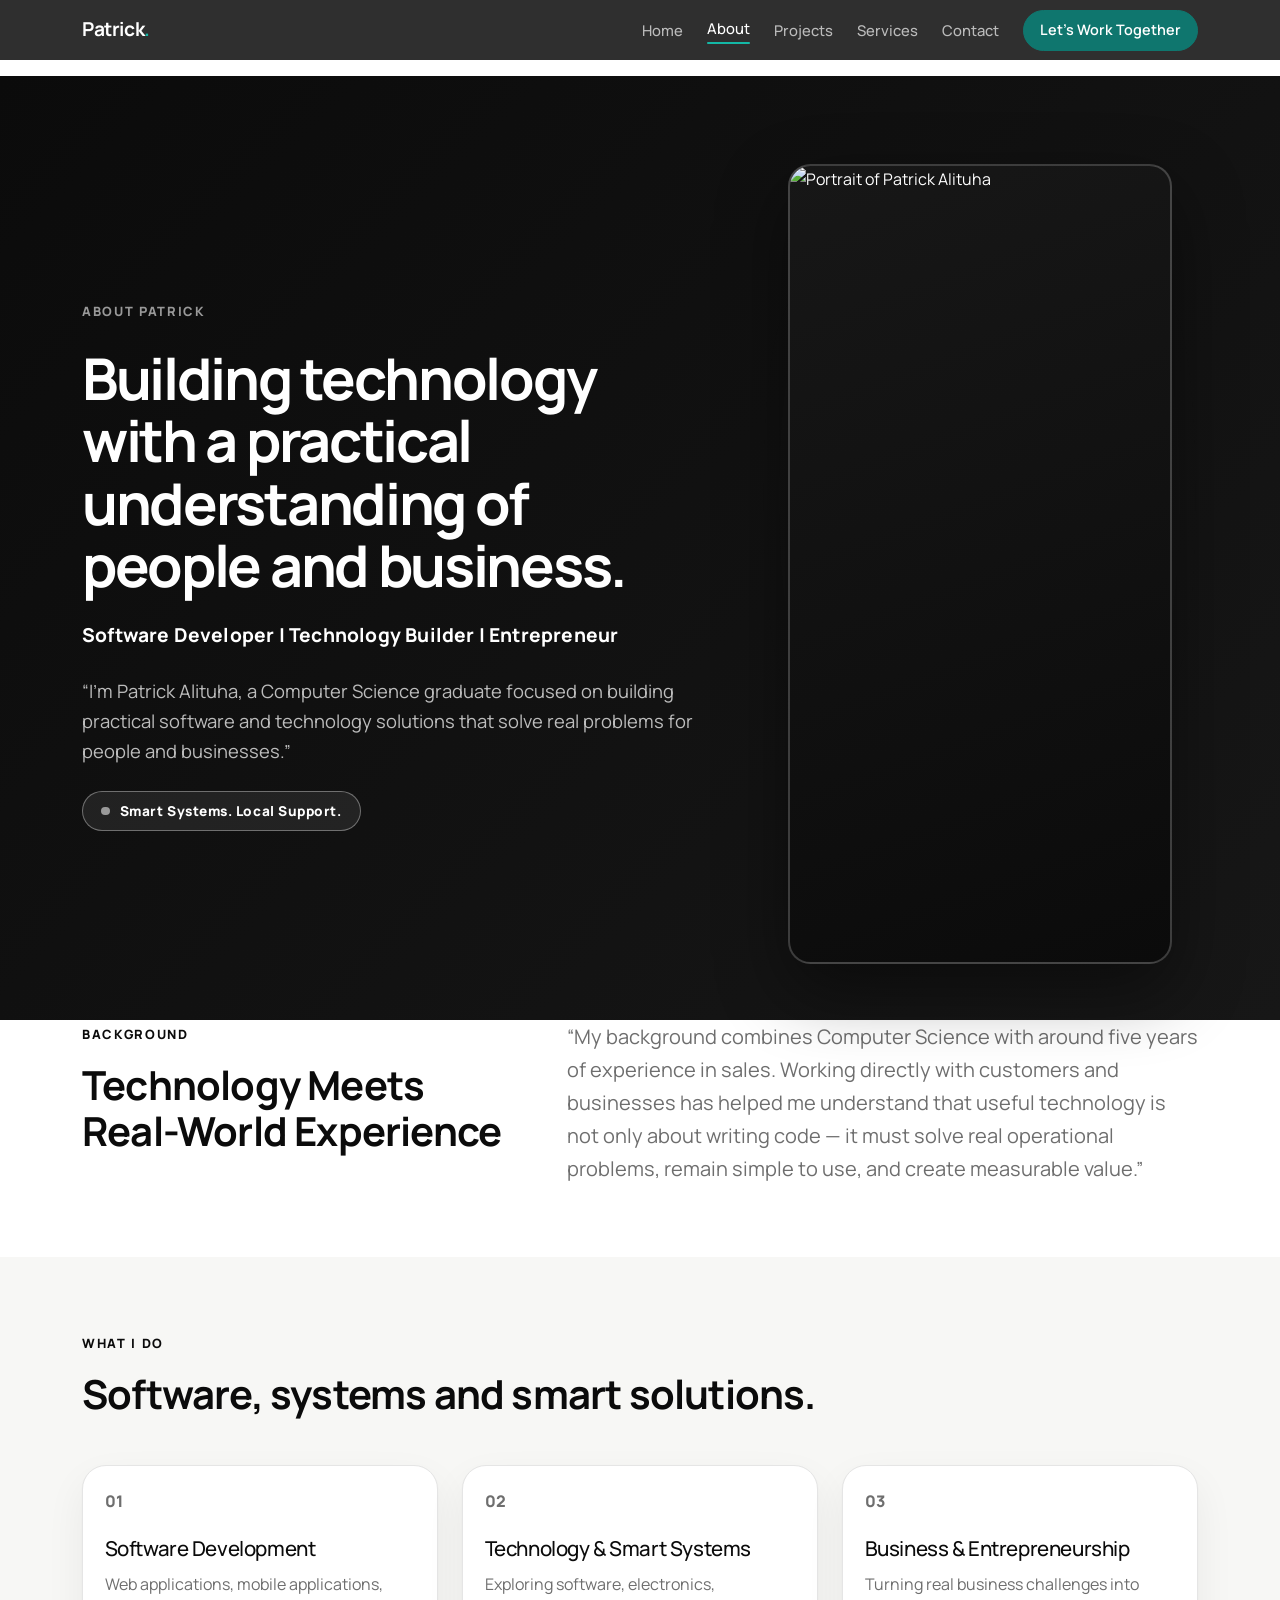
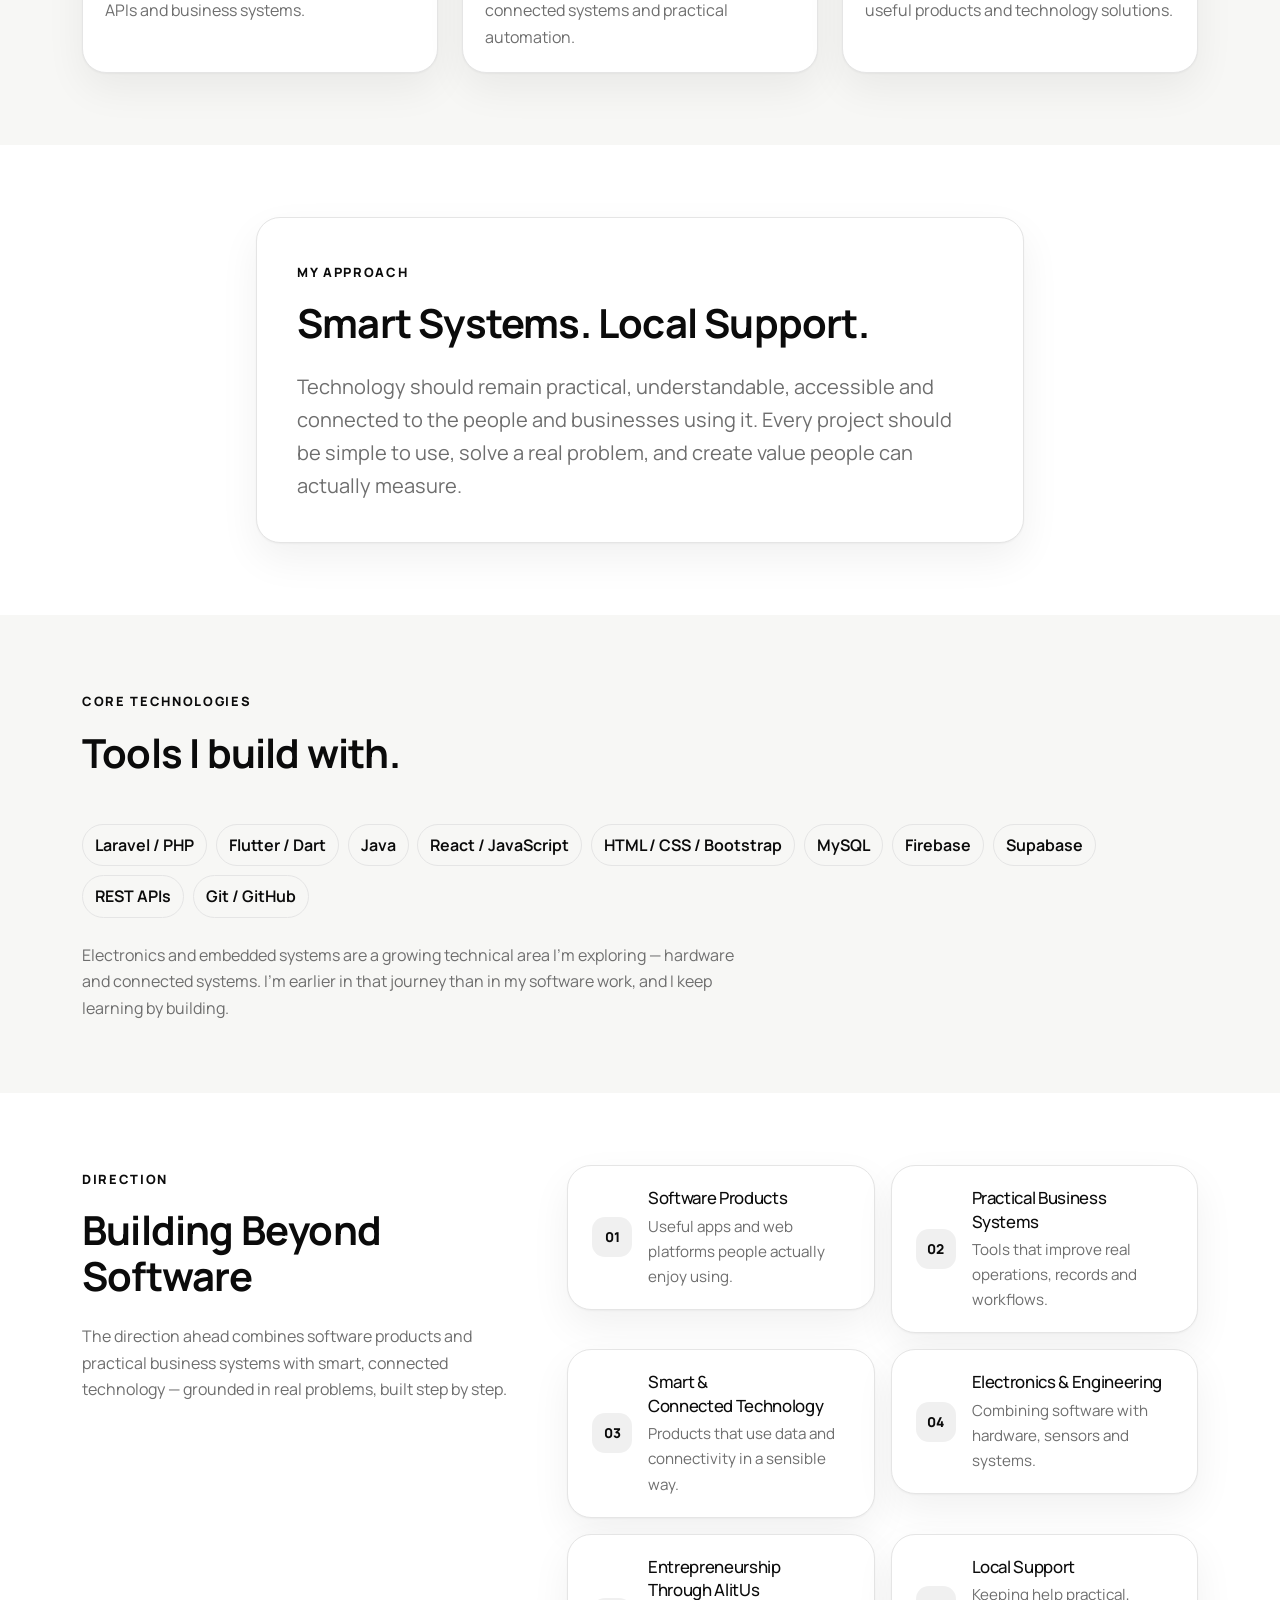
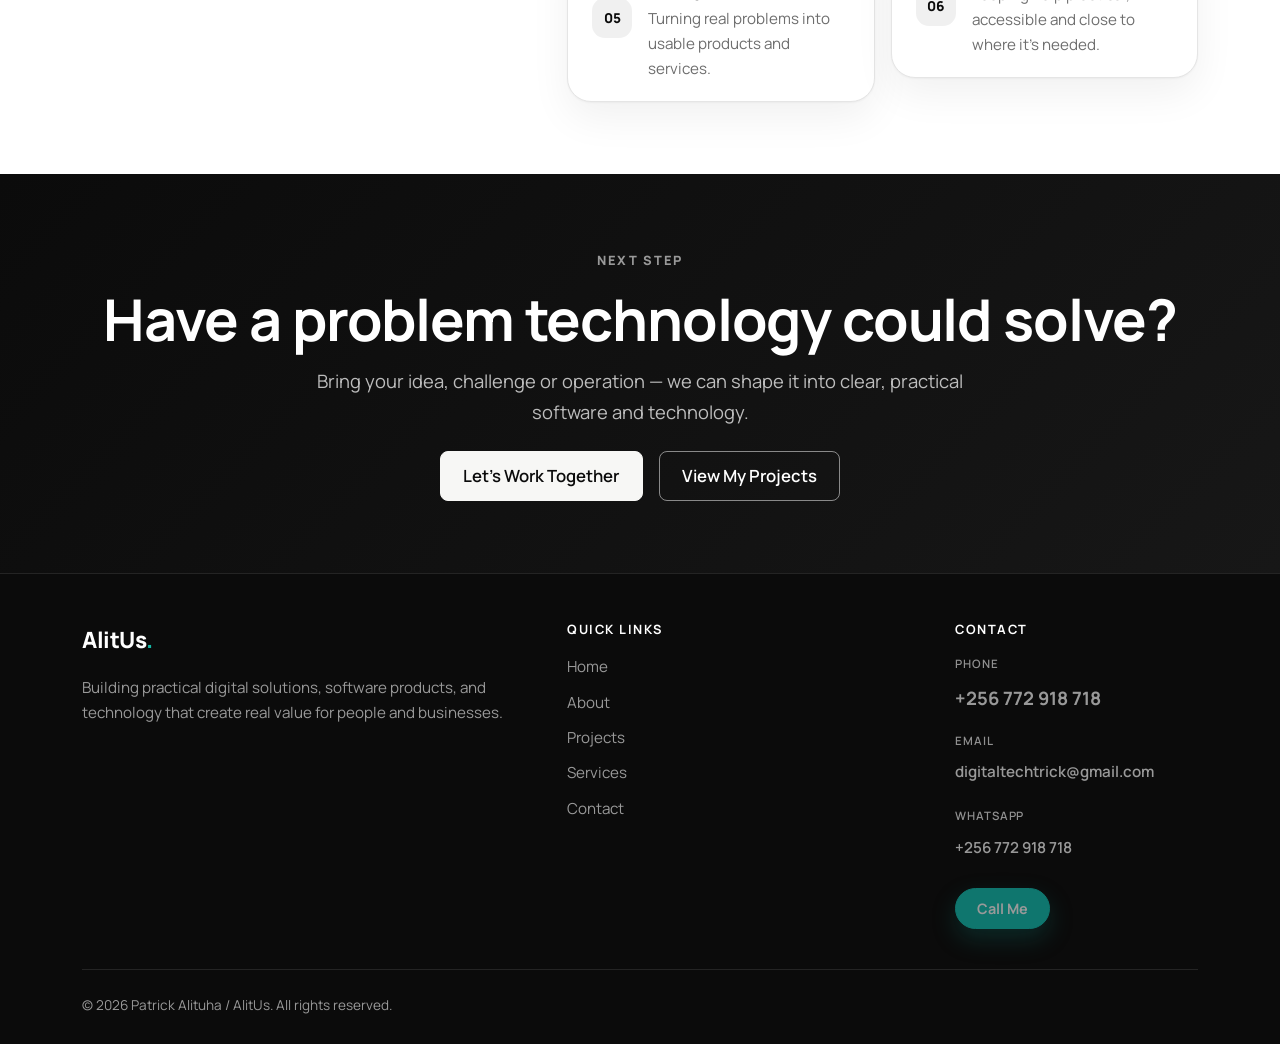
==== commit 5e1a9d8a: "Build professional contact page and add real contact details" ====
--- a/about.html
+++ b/about.html
@@ -211,11 +211,11 @@
             </li>
             <li>
               <span class="site-footer-label">Email</span>
-              <span class="site-footer-placeholder">coming soon</span>
+              <a class="site-footer-contact" href="mailto:digitaltechtrick@gmail.com">digitaltechtrick@gmail.com</a>
             </li>
             <li>
               <span class="site-footer-label">WhatsApp</span>
-              <span class="site-footer-placeholder">coming soon</span>
+              <a class="site-footer-contact" href="https://wa.me/256772918718" target="_blank" rel="noopener noreferrer">+256 772 918 718</a>
             </li>
             <li class="mt-3">
               <a class="btn btn-brand site-footer-call" href="tel:+256772918718">Call Me</a>
--- a/assets/css/style.css
+++ b/assets/css/style.css
@@ -12,7 +12,7 @@
   --black-soft: #171717;
   --white: #FFFFFF;
   --off-white: #F7F7F5;
-  --muted: #737373;
+  --muted: #6E6E6E;
   --border: #E5E5E5;
   --muted-on-dark: #999999;
   --border-strong: rgba(11, 11, 11, .24);
@@ -20,10 +20,26 @@
   --shadow-hover: 0 2px 4px rgba(11, 11, 11, .05), 0 26px 60px rgba(11, 11, 11, .12);
   --shadow-glow: 0 10px 24px rgba(15, 118, 110, .28);
   --radius-lg: 1.5rem;
+
+  --bg-page: var(--white);
+  --bg-surface: var(--off-white);
+  --bg-surface-elevated: var(--white);
+  --bg-surface-dark: var(--black-soft);
+  --text-primary: var(--black);
+  --text-secondary: var(--muted);
+  --text-on-dark: var(--white);
+  --text-secondary-on-dark: var(--muted-on-dark);
+  --border-color: var(--border);
+  --border-color-strong: var(--border-strong);
+  --border-color-dark: rgba(255, 255, 255, .1);
+  --color-brand: var(--brand);
+  --color-brand-hover: var(--brand-dark);
+  --color-brand-soft: var(--brand-light);
+  --shadow-brand: var(--shadow-glow);
 }
 
 html { scroll-behavior: smooth; scroll-padding-top: 5.5rem; }
-body { color: var(--black); background: var(--white); font-family: var(--font-sans); font-size: 1rem; line-height: 1.65; font-weight: 400; -webkit-font-smoothing: antialiased; text-rendering: optimizeLegibility; }
+body { color: var(--text-primary); background: var(--bg-page); font-family: var(--font-sans); font-size: 1rem; line-height: 1.65; font-weight: 400; -webkit-font-smoothing: antialiased; text-rendering: optimizeLegibility; }
 h1, h2, h3 { letter-spacing: -0.02em; }
 h1, h2, h3, h4, .display-1, .display-2, .display-3, .display-4, .display-5, .display-6 { font-weight: 700; text-wrap: balance; }
 .display-3, .display-4 { font-size: clamp(2.4rem, 5vw, 3.6rem); line-height: 1.08; }
@@ -34,136 +50,163 @@
 h4, .h4 { font-size: clamp(1.05rem, 1.2vw, 1.15rem); line-height: 1.4; }
 .lead { font-size: clamp(1.05rem, 1.5vw, 1.15rem); font-weight: 400; }
 a { text-decoration: none; }
-::selection { background: var(--brand); color: var(--white); }
-:focus-visible { outline: 2px solid var(--brand); outline-offset: 2px; }
+::selection { background: var(--color-brand); color: var(--white); }
+:focus-visible { outline: 2px solid var(--color-brand); outline-offset: 2px; }
 .section-padding { padding: var(--space-xl) 0; }
 .max-copy { max-width: 42rem; }
 .text-soft { color: rgba(255, 255, 255, .72) !important; }
-.eyebrow { display: inline-block; text-transform: uppercase; letter-spacing: .13em; font-size: .8rem; font-weight: 800; color: var(--brand-dark); }
+.eyebrow { display: inline-block; text-transform: uppercase; letter-spacing: .13em; font-size: .8rem; font-weight: 800; color: var(--text-primary); }
 
 .site-nav { background: rgba(11, 11, 11, .85); backdrop-filter: blur(16px); transition: box-shadow .2s ease, background .2s ease; }
 .site-nav.scrolled { background: rgba(11, 11, 11, .97); box-shadow: 0 8px 30px rgba(0, 0, 0, .25); }
 .site-nav .navbar-brand { color: var(--white); font-size: 1.2rem; font-weight: 800; letter-spacing: -.02em; }
-.navbar-brand span { color: var(--brand-light); }
+.navbar-brand span { color: var(--color-brand-soft); }
 .site-nav .navbar-nav .nav-link { color: rgba(255, 255, 255, .68); font-size: .925rem; font-weight: 500; transition: color .15s ease; }
 .site-nav .navbar-nav .nav-link:hover, .site-nav .navbar-nav .nav-link:focus { color: var(--white); }
 .site-nav .navbar-nav .nav-link.active { color: var(--white); }
-.site-nav .navbar-nav .nav-link.active::after { content: ""; display: block; height: 2px; border-radius: 2px; margin-top: 2px; background: var(--brand-light); }
+.site-nav .navbar-nav .nav-link.active::after { content: ""; display: block; height: 2px; border-radius: 2px; margin-top: 2px; background: var(--color-brand-soft); }
 .site-nav .btn-brand { border-radius: 999px; box-shadow: none; }
 .site-nav .btn-brand:hover { transform: none; }
 
 .btn { font-size: .9rem; font-weight: 600; padding: .55rem 1.15rem; transition: color .15s ease-in-out, background-color .15s ease-in-out, border-color .15s ease-in-out, box-shadow .15s ease-in-out, transform .15s ease-in-out; }
 .btn-lg { font-size: clamp(.95rem, 1.5vw, 1.05rem); padding: .7rem 1.4rem; }
-.btn-brand { background: var(--brand); color: var(--white); border-color: var(--brand); box-shadow: var(--shadow-glow); }
-.btn-brand:hover, .btn-brand:focus { background: var(--brand-dark); color: var(--white); border-color: var(--brand-dark); transform: translateY(-1px); }
+.btn-brand { background: var(--color-brand); color: var(--white); border-color: var(--color-brand); box-shadow: var(--shadow-brand); }
+.btn-brand:hover, .btn-brand:focus { background: var(--color-brand-hover); color: var(--white); border-color: var(--color-brand-hover); transform: translateY(-1px); }
 .btn-brand:active { transform: translateY(0); }
-.btn-light { background: var(--off-white); border-color: var(--off-white); color: var(--black); font-weight: 600; }
-.btn-light:hover, .btn-light:focus { background: var(--brand); border-color: var(--brand); color: var(--white); }
+.btn-light { background: var(--bg-surface); border-color: var(--bg-surface); color: var(--text-primary); font-weight: 600; }
+.btn-light:hover, .btn-light:focus { background: var(--text-primary); border-color: var(--text-primary); color: var(--white); }
 .btn-outline-light { color: var(--white); border-color: rgba(255, 255, 255, .5); font-weight: 600; }
 .btn-outline-light:hover, .btn-outline-light:focus { background: var(--white); border-color: var(--white); color: var(--black); }
-.btn-outline-dark { color: var(--black); border-color: rgba(11, 11, 11, .4); font-weight: 600; }
-.btn-outline-dark:hover, .btn-outline-dark:focus { background: var(--brand); border-color: var(--brand); color: var(--white); }
+.btn-outline-dark { color: var(--text-primary); border-color: rgba(11, 11, 11, .4); font-weight: 600; }
+.btn-outline-dark:hover, .btn-outline-dark:focus { background: var(--text-primary); border-color: var(--text-primary); color: var(--white); }
 
 .hero-carousel { position: relative; padding-top: 4.75rem; }
-.hero-slide { min-height: 78vh; display: flex; align-items: center; background: radial-gradient(circle at 12% 12%, rgba(15, 118, 110, .22), transparent 34%), radial-gradient(circle at 88% 78%, rgba(20, 184, 166, .12), transparent 30%), linear-gradient(135deg, var(--black) 0%, var(--black-soft) 100%); color: var(--white); }
+.hero-slide { min-height: 78vh; display: flex; align-items: center; background: linear-gradient(135deg, var(--black) 0%, var(--bg-surface-dark) 100%); color: var(--white); }
 .hero-slide h1 { letter-spacing: -.045em; }
 .hero-slide .lead { max-width: 31rem; }
-.hero-accent { color: var(--brand-light); text-shadow: 0 0 32px rgba(20, 184, 166, .35); }
+.hero-accent { color: var(--color-brand-soft); }
 .hero-media, .hero-window { position: relative; max-width: 30rem; }
 .hero-window { margin-left: auto; }
-.hero-media-glow { position: absolute; inset: 8% 6%; border-radius: 2rem; background: radial-gradient(circle at 50% 35%, rgba(20, 184, 166, .32), transparent 62%); filter: blur(30px); pointer-events: none; }
+.hero-media-glow, .featured-visual-glow, .about-photo-glow { position: absolute; inset: 8% 6%; border-radius: 2rem; background: radial-gradient(circle at 50% 40%, rgba(255, 255, 255, .1), transparent 62%); filter: blur(30px); pointer-events: none; }
 .hero-card { position: relative; padding: 1.25rem; border: 1px solid rgba(255, 255, 255, .14); background: rgba(11, 11, 11, .35); border-radius: 2rem; backdrop-filter: blur(8px); }
-.profile-placeholder { aspect-ratio: 4/5; max-height: 46vh; border-radius: 1.4rem; display: grid; place-items: center; background: linear-gradient(160deg, var(--brand) 0%, #0A3D58 58%, var(--black) 95%); border: 1px solid rgba(20, 184, 166, .35); box-shadow: 0 24px 60px rgba(0, 0, 0, .4); }
+.profile-placeholder { aspect-ratio: 4/5; max-height: 46vh; border-radius: 1.4rem; display: grid; place-items: center; background: linear-gradient(160deg, var(--black-soft) 0%, var(--black) 95%); border: 1px solid rgba(255, 255, 255, .18); box-shadow: 0 24px 60px rgba(0, 0, 0, .4); }
 .profile-placeholder span { font-size: clamp(4rem, 9vw, 6.5rem); font-weight: 800; opacity: .9; }
-.status-dot { width: .75rem; height: .75rem; background: var(--brand-light); border-radius: 50%; box-shadow: 0 0 0 .35rem rgba(20, 184, 166, .16); }
-.hero-window { background: rgba(11, 11, 11, .55); border: 1px solid rgba(255, 255, 255, .12); border-radius: 1.25rem; overflow: hidden; box-shadow: 0 30px 70px rgba(0, 0, 0, .45); backdrop-filter: blur(8px); }
+.status-dot { width: .75rem; height: .75rem; background: var(--text-secondary-on-dark); border-radius: 50%; box-shadow: 0 0 0 .35rem rgba(255, 255, 255, .12); }
+.hero-window { background: rgba(11, 11, 11, .55); border: 1px solid var(--border-color-dark); border-radius: 1.25rem; overflow: hidden; box-shadow: 0 30px 70px rgba(0, 0, 0, .45); backdrop-filter: blur(8px); }
 .hero-window-bar { display: flex; gap: .4rem; padding: .8rem 1rem; background: rgba(255, 255, 255, .06); border-bottom: 1px solid rgba(255, 255, 255, .08); }
 .hero-window-bar span { width: .6rem; height: .6rem; border-radius: 50%; background: rgba(255, 255, 255, .22); }
-.hero-window-bar span:first-child { background: var(--brand-light); }
+.hero-window-bar span:first-child { background: rgba(255, 255, 255, .55); }
 .hero-window-img { width: 100%; max-height: 400px; object-fit: contain; display: block; padding: 1rem; filter: drop-shadow(0 26px 38px rgba(0, 0, 0, .45)); }
-.hero-strip { position: relative; border-top: 1px solid rgba(255, 255, 255, .1); margin-top: 3.5rem; padding-top: 2rem; }
+.hero-strip { position: relative; border-top: 1px solid var(--border-color-dark); margin-top: 3.5rem; padding-top: 2rem; }
 .hero-chip { display: flex; align-items: flex-start; gap: .8rem; height: 100%; padding: 1rem 1.1rem; border: 1px solid rgba(255, 255, 255, .1); border-radius: 1.1rem; background: rgba(255, 255, 255, .045); transition: border-color .2s ease, background-color .2s ease; }
-.hero-chip:hover { border-color: rgba(20, 184, 166, .45); background: rgba(15, 118, 110, .12); }
-.hero-chip-mark { flex: 0 0 auto; width: .7rem; height: .7rem; margin-top: .45rem; border-radius: 50%; background: var(--brand-light); box-shadow: 0 0 14px rgba(20, 184, 166, .6); }
+.hero-chip:hover { border-color: rgba(255, 255, 255, .35); background: rgba(255, 255, 255, .07); }
+.hero-chip-mark { flex: 0 0 auto; width: .7rem; height: .7rem; margin-top: .45rem; border-radius: 50%; background: rgba(255, 255, 255, .8); }
 .hero-chip-title { font-size: 1rem; font-weight: 700; margin-bottom: .15rem; }
-.hero-chip-text { font-size: .85rem; color: var(--muted-on-dark); margin: 0; }
-.hero-strip-phrase { position: absolute; top: -1.1rem; left: 50%; transform: translateX(-50%); margin: 0; padding: .3rem 1.1rem; border: 1px solid rgba(20, 184, 166, .35); border-radius: 999px; background: var(--black); color: var(--brand-light); font-size: .72rem; font-weight: 800; letter-spacing: .14em; text-transform: uppercase; white-space: nowrap; }
+.hero-chip-text { font-size: .85rem; color: var(--text-secondary-on-dark); margin: 0; }
+.hero-strip-phrase { position: absolute; top: -1.1rem; left: 50%; transform: translateX(-50%); margin: 0; padding: .3rem 1.1rem; border: 1px solid rgba(255, 255, 255, .28); border-radius: 999px; background: var(--black); color: var(--text-on-dark); font-size: .72rem; font-weight: 800; letter-spacing: .14em; text-transform: uppercase; white-space: nowrap; }
 
 .product-carousel { position: relative; }
 .product-slide { color: var(--white); min-height: 380px; display: flex; align-items: center; border: 1px solid rgba(255, 255, 255, .08); }
 .product-slide-blue { background: linear-gradient(135deg, #0B0B0B 0%, #181818 100%); }
 .product-slide-dark { background: linear-gradient(135deg, #171717 0%, #0B0B0B 100%); }
 .product-slide-teal { background: linear-gradient(135deg, #101010 0%, #1E1E1E 100%); }
-.product-tag { display: inline-block; padding: .45rem .75rem; border: 1px solid rgba(20, 184, 166, .5); color: var(--brand-light); background: rgba(15, 118, 110, .14); border-radius: 999px; font-size: .82rem; font-weight: 700; letter-spacing: .04em; }
+.product-tag { display: inline-block; padding: .45rem .75rem; border: 1px solid rgba(255, 255, 255, .3); color: var(--text-secondary-on-dark); background: rgba(255, 255, 255, .05); border-radius: 999px; font-size: .82rem; font-weight: 700; letter-spacing: .04em; }
 .product-image { width: 100%; max-height: 330px; object-fit: contain; filter: drop-shadow(0 26px 38px rgba(0, 0, 0, .45)); }
 .carousel-indicators [data-bs-target] { width: 2rem; height: .25rem; background-color: rgba(11, 11, 11, .3); border: 0; border-radius: 2px; transition: background-color .2s ease; }
-.carousel-indicators .active { background-color: var(--brand); }
+.carousel-indicators .active { background-color: var(--color-brand); }
 .hero-carousel .carousel-indicators [data-bs-target] { background-color: rgba(255, 255, 255, .28); }
-.hero-carousel .carousel-indicators .active { background-color: var(--brand-light); }
+.hero-carousel .carousel-indicators .active { background-color: var(--color-brand-soft); }
 .carousel-arrow { width: 3.25rem; height: 3.25rem; top: 50%; bottom: auto; transform: translateY(-50%); margin: 0 1rem; border: 1px solid rgba(255, 255, 255, .16); background: rgba(11, 11, 11, .5); border-radius: 50%; transition: background-color .2s ease, border-color .2s ease, box-shadow .2s ease; }
-.carousel-arrow:hover, .carousel-arrow:focus { background: var(--brand); border-color: var(--brand); box-shadow: 0 10px 26px rgba(15, 118, 110, .35); }
-.carousel-control-prev-icon { background-image: url("data:image/svg+xml,%3csvg xmlns='http://www.w3.org/2000/svg' viewBox='0 0 16 16' fill='%2314B8A6'%3e%3cpath d='M11.354 1.646a.5.5 0 0 1 0 .708L5.707 8l5.647 5.646a.5.5 0 0 1-.708.708l-6-6a.5.5 0 0 1 0-.708l6-6a.5.5 0 0 1 .708 0z'/%3e%3c/svg%3e"); }
-.carousel-control-next-icon { background-image: url("data:image/svg+xml,%3csvg xmlns='http://www.w3.org/2000/svg' viewBox='0 0 16 16' fill='%2314B8A6'%3e%3cpath d='M4.646 1.646a.5.5 0 0 1 .708 0l6 6a.5.5 0 0 1 0 .708l-6 6a.5.5 0 0 1-.708-.708L10.293 8 4.646 2.354a.5.5 0 0 1 0-.708z'/%3e%3c/svg%3e"); }
-.carousel-arrow:hover .carousel-control-prev-icon { background-image: url("data:image/svg+xml,%3csvg xmlns='http://www.w3.org/2000/svg' viewBox='0 0 16 16' fill='%23FFFFFF'%3e%3cpath d='M11.354 1.646a.5.5 0 0 1 0 .708L5.707 8l5.647 5.646a.5.5 0 0 1-.708.708l-6-6a.5.5 0 0 1 0-.708l6-6a.5.5 0 0 1 .708 0z'/%3e%3c/svg%3e"); }
-.carousel-arrow:hover .carousel-control-next-icon { background-image: url("data:image/svg+xml,%3csvg xmlns='http://www.w3.org/2000/svg' viewBox='0 0 16 16' fill='%23FFFFFF'%3e%3cpath d='M4.646 1.646a.5.5 0 0 1 .708 0l6 6a.5.5 0 0 1 0 .708l-6 6a.5.5 0 0 1-.708-.708L10.293 8 4.646 2.354a.5.5 0 0 1 0-.708z'/%3e%3c/svg%3e"); }
-
-.bento-card, .project-card, .service-card, .contact-form { border: 1px solid var(--border); border-radius: var(--radius-lg); background: var(--white); box-shadow: var(--shadow-card); }
+.carousel-arrow:hover, .carousel-arrow:focus { background: var(--white); border-color: var(--white); box-shadow: 0 10px 26px rgba(0, 0, 0, .35); }
+.carousel-control-prev-icon { background-image: url("data:image/svg+xml,%3csvg xmlns='http://www.w3.org/2000/svg' viewBox='0 0 16 16' fill='%23FFFFFF'%3e%3cpath d='M11.354 1.646a.5.5 0 0 1 0 .708L5.707 8l5.647 5.646a.5.5 0 0 1-.708.708l-6-6a.5.5 0 0 1 0-.708l6-6a.5.5 0 0 1 .708 0z'/%3e%3c/svg%3e"); }
+.carousel-control-next-icon { background-image: url("data:image/svg+xml,%3csvg xmlns='http://www.w3.org/2000/svg' viewBox='0 0 16 16' fill='%23FFFFFF'%3e%3cpath d='M4.646 1.646a.5.5 0 0 1 .708 0l6 6a.5.5 0 0 1 0 .708l-6 6a.5.5 0 0 1-.708-.708L10.293 8 4.646 2.354a.5.5 0 0 1 0-.708z'/%3e%3c/svg%3e"); }
+.carousel-arrow:hover .carousel-control-prev-icon { background-image: url("data:image/svg+xml,%3csvg xmlns='http://www.w3.org/2000/svg' viewBox='0 0 16 16' fill='%230B0B0B'%3e%3cpath d='M11.354 1.646a.5.5 0 0 1 0 .708L5.707 8l5.647 5.646a.5.5 0 0 1-.708.708l-6-6a.5.5 0 0 1 0-.708l6-6a.5.5 0 0 1 .708 0z'/%3e%3c/svg%3e"); }
+.carousel-arrow:hover .carousel-control-next-icon { background-image: url("data:image/svg+xml,%3csvg xmlns='http://www.w3.org/2000/svg' viewBox='0 0 16 16' fill='%230B0B0B'%3e%3cpath d='M4.646 1.646a.5.5 0 0 1 .708 0l6 6a.5.5 0 0 1 0 .708l-6 6a.5.5 0 0 1-.708-.708L10.293 8 4.646 2.354a.5.5 0 0 1 0-.708z'/%3e%3c/svg%3e"); }
+
+.bento-card, .project-card, .service-card, .contact-form { border: 1px solid var(--border-color); border-radius: var(--radius-lg); background: var(--bg-surface-elevated); box-shadow: var(--shadow-card); }
 .stack-list { display: flex; flex-wrap: wrap; gap: .55rem; }
-.stack-list span { padding: .45rem .75rem; background: var(--off-white); border: 1px solid var(--border); border-radius: 999px; font-weight: 650; }
-.text-link { color: var(--brand-dark); font-weight: 750; transition: color .15s ease; }
-.text-link:hover { color: var(--black); text-decoration: underline; text-underline-offset: 4px; }
+.stack-list span { padding: .45rem .75rem; background: var(--bg-surface); border: 1px solid var(--border-color); border-radius: 999px; font-weight: 650; }
+.text-link { color: var(--color-brand); font-weight: 750; transition: color .15s ease; }
+.text-link:hover { color: var(--text-primary); text-decoration: underline; text-underline-offset: 4px; }
 .project-card { overflow: hidden; transition: transform .2s ease, box-shadow .2s ease, border-color .2s ease; }
-.project-card:hover { transform: translateY(-3px); box-shadow: var(--shadow-hover); border-color: rgba(15, 118, 110, .35); }
-.project-cover { width: 100%; aspect-ratio: 16/9; object-fit: cover; background: var(--off-white); }
+.project-card:hover { transform: translateY(-3px); box-shadow: var(--shadow-hover); border-color: var(--border-color-strong); }
+.project-cover { width: 100%; aspect-ratio: 16/9; object-fit: cover; background: var(--bg-surface); }
+.page-hero.projects-hero h1 { max-width: 26ch; }
+.page-hero.services-hero h1 { max-width: 24ch; }
+.tech-strip .stack-list { justify-content: center; }
+.page-hero.contact-hero h1 { max-width: 26ch; }
+.contact-card .text-link { font-size: 1.15rem; overflow-wrap: anywhere; }
+.site-footer-contact { display: inline-block; padding: .45rem 0; min-height: 2.75rem; font-weight: 600; color: var(--text-on-dark); }
+.site-footer-contact:hover, .site-footer-contact:focus { color: var(--color-brand-soft); }
+.featured-project { position: relative; background: linear-gradient(135deg, var(--black) 0%, var(--bg-surface-dark) 100%); color: var(--white); }
+.featured-inner { padding: clamp(2rem, 4vw, 3.5rem); border: 1px solid var(--border-color-dark); border-radius: 2rem; background: rgba(255, 255, 255, .03); }
+.featured-title { letter-spacing: -.03em; }
+.featured-cat { color: var(--text-secondary-on-dark); font-weight: 650; }
+.featured-block { margin-top: 1.5rem; }
+.featured-block-title { display: flex; align-items: center; gap: .5rem; margin-bottom: .35rem; font-size: .8rem; font-weight: 800; text-transform: uppercase; letter-spacing: .1em; color: var(--text-secondary-on-dark); }
+.featured-block-title::before { content: ""; flex: 0 0 auto; width: .5rem; height: .5rem; border-radius: 50%; background: rgba(255, 255, 255, .55); }
+.featured-block p { color: var(--text-secondary-on-dark); margin-bottom: 0; }
+.featured-visual { position: relative; }
+.featured-img { position: relative; display: block; width: 100%; aspect-ratio: 16/9; object-fit: cover; border-radius: 1.25rem; border: 1px solid rgba(255, 255, 255, .18); box-shadow: 0 30px 70px rgba(0, 0, 0, .45); background: var(--bg-surface-dark); }
+.project-placeholder { display: grid; place-items: center; width: 100%; aspect-ratio: 16/9; overflow: hidden; border-bottom: 1px solid var(--border-color); background: linear-gradient(135deg, var(--bg-surface) 0%, #E9E9E5 100%); }
+.project-placeholder span { font-size: clamp(1.7rem, 3vw, 2.3rem); font-weight: 800; letter-spacing: .02em; color: var(--text-secondary); opacity: .5; }
+.project-cat { display: inline-block; font-size: .72rem; font-weight: 800; text-transform: uppercase; letter-spacing: .1em; color: var(--text-secondary); }
+.project-status { font-size: .85rem; font-weight: 700; color: var(--text-secondary); }
+.stack-list-sm { gap: .4rem; }
+.stack-list-sm span { padding: .32rem .6rem; font-size: .78rem; }
+.other-item { display: flex; gap: .75rem; align-items: flex-start; height: 100%; padding: 1rem 1.25rem; border: 1px solid var(--border-color); border-radius: 1rem; background: var(--bg-surface-elevated); }
+.other-item-mark { flex: 0 0 auto; width: .5rem; height: .5rem; margin-top: .6rem; border-radius: 50%; background: var(--text-secondary); }
+.other-item-title { font-size: 1rem; font-weight: 700; margin-bottom: .15rem; }
+.other-item-text { color: var(--text-secondary); font-size: .9rem; margin-bottom: 0; }
 .service-card { padding: 1.35rem; height: 100%; transition: transform .2s ease, box-shadow .2s ease, border-color .2s ease; }
-.service-card:hover { transform: translateY(-2px); box-shadow: var(--shadow-hover); border-color: rgba(15, 118, 110, .35); }
-.service-card > span { color: var(--brand); font-weight: 800; }
+.service-card:hover { transform: translateY(-2px); box-shadow: var(--shadow-hover); border-color: var(--border-color-strong); }
+.service-card > span { color: var(--text-secondary); font-weight: 800; }
 .service-card h3, .service-card h2 { margin-top: 1.25rem; }
-.service-card p { color: var(--muted); margin-bottom: 0; }
-
-.about-card { display: flex; align-items: center; gap: var(--space-sm); padding: 1.25rem 1.5rem; border: 1px solid var(--border); border-radius: var(--radius-lg); background: var(--white); box-shadow: var(--shadow-card); }
-.about-card-num { display: inline-flex; align-items: center; justify-content: center; flex: 0 0 auto; width: 2.5rem; height: 2.5rem; border-radius: .8rem; background: rgba(15, 118, 110, .1); color: var(--brand-dark); font-size: .85rem; font-weight: 800; }
+.service-card p { color: var(--text-secondary); margin-bottom: 0; }
+
+.about-card { display: flex; align-items: center; gap: var(--space-sm); padding: 1.25rem 1.5rem; border: 1px solid var(--border-color); border-radius: var(--radius-lg); background: var(--bg-surface-elevated); box-shadow: var(--shadow-card); }
+.about-card-num { display: inline-flex; align-items: center; justify-content: center; flex: 0 0 auto; width: 2.5rem; height: 2.5rem; border-radius: .8rem; background: rgba(11, 11, 11, .06); color: var(--text-primary); font-size: .85rem; font-weight: 800; }
 .about-card-title { margin-bottom: .25rem; }
-.about-card-text { margin-bottom: 0; color: var(--muted); font-size: .95rem; }
+.about-card-text { margin-bottom: 0; color: var(--text-secondary); font-size: .95rem; }
 .page-hero.about-hero h1 { max-width: 22ch; }
-.about-role { color: var(--brand-light); font-size: clamp(1rem, 1.6vw, 1.2rem); font-weight: 750; letter-spacing: .01em; }
-.about-tagline { display: inline-flex; align-items: center; gap: .6rem; padding: .5rem 1.15rem; border: 1px solid rgba(20, 184, 166, .4); border-radius: 999px; background: rgba(15, 118, 110, .12); color: var(--brand-light); font-size: .85rem; font-weight: 800; letter-spacing: .04em; }
-.about-tagline-dot { flex: 0 0 auto; width: .55rem; height: .55rem; border-radius: 50%; background: var(--brand-light); box-shadow: 0 0 12px rgba(20, 184, 166, .7); }
+.about-role { color: var(--text-on-dark); font-size: clamp(1rem, 1.6vw, 1.2rem); font-weight: 750; letter-spacing: .01em; }
+.about-tagline { display: inline-flex; align-items: center; gap: .6rem; padding: .5rem 1.15rem; border: 1px solid rgba(255, 255, 255, .35); border-radius: 999px; background: rgba(255, 255, 255, .08); color: var(--text-on-dark); font-size: .85rem; font-weight: 800; letter-spacing: .04em; }
+.about-tagline-dot { flex: 0 0 auto; width: .55rem; height: .55rem; border-radius: 50%; background: var(--text-secondary-on-dark); }
 .about-photo-wrap { position: relative; max-width: 24rem; margin-inline: auto; }
-.about-photo-glow { position: absolute; inset: 10% 8%; border-radius: 2rem; background: radial-gradient(circle at 50% 40%, rgba(20, 184, 166, .35), transparent 65%); filter: blur(36px); pointer-events: none; }
-.about-photo { position: relative; display: block; width: 100%; aspect-ratio: 4/5; object-fit: cover; object-position: center top; border-radius: 1.4rem; border: 2px solid rgba(20, 184, 166, .45); background: linear-gradient(160deg, var(--brand-dark) 0%, var(--black-soft) 100%); box-shadow: 0 26px 70px rgba(0, 0, 0, .45), 0 0 40px rgba(15, 118, 110, .2); }
+.about-photo { position: relative; display: block; width: 100%; aspect-ratio: 4/5; object-fit: cover; object-position: center top; border-radius: 1.4rem; border: 2px solid rgba(255, 255, 255, .2); background: linear-gradient(160deg, var(--black-soft) 0%, var(--black) 100%); box-shadow: 0 26px 70px rgba(0, 0, 0, .45); }
 .about-approach { margin-inline: auto; max-width: 48rem; }
 
-.text-bg-primary { color: var(--white) !important; background-color: var(--brand) !important; border-radius: 999px; }
-.bg-light-subtle { background-color: var(--off-white) !important; }
-.text-primary-emphasis { color: var(--brand-dark) !important; }
-.text-secondary { color: var(--muted) !important; }
-
-.cta-section, .page-hero { background: linear-gradient(135deg, #0B0B0B 0%, #141414 100%); color: var(--white); }
-.hero-slide .eyebrow, .page-hero .eyebrow, .cta-section .eyebrow { color: var(--brand-light); }
+.text-bg-primary { color: var(--white) !important; background-color: var(--color-brand) !important; border-radius: 999px; }
+.bg-light-subtle { background-color: var(--bg-surface) !important; }
+.text-primary-emphasis { color: var(--text-primary) !important; }
+.text-secondary { color: var(--text-secondary) !important; }
+
+.cta-section, .page-hero { background: linear-gradient(135deg, var(--black) 0%, var(--bg-surface-dark) 100%); color: var(--white); }
+.hero-slide .eyebrow, .page-hero .eyebrow, .cta-section .eyebrow { color: var(--text-secondary-on-dark); }
 .page-main { padding-top: 4.75rem; }
 .page-hero { padding: 5.5rem 0 3.5rem; }
 .page-hero h1 { letter-spacing: -.04em; max-width: 14ch; }
 .contact-form { padding: 1.5rem; }
-.form-control, .form-select { border-radius: .9rem; border-color: var(--border-strong); background-color: var(--white); }
-.form-control:focus, .form-select:focus { border-color: var(--brand); box-shadow: 0 0 0 .25rem rgba(15, 118, 110, .16); }
+.form-control, .form-select { border-radius: .9rem; border-color: var(--border-color-strong); background-color: var(--bg-page); }
+.form-control:focus, .form-select:focus { border-color: var(--color-brand); box-shadow: 0 0 0 .25rem rgba(15, 118, 110, .16); }
 .form-status { min-height: 1.5rem; font-weight: 650; }
-.site-footer { border-top: 1px solid rgba(255, 255, 255, .08); background: var(--black); color: var(--white); padding: var(--space-lg) 0 var(--space-md); }
-.site-footer-logo { display: inline-block; font-size: 1.4rem; font-weight: 800; letter-spacing: -.02em; color: var(--white); }
-.site-footer-logo span { color: var(--brand-light); }
-.site-footer-logo:hover, .site-footer-logo:focus { color: var(--brand-light); }
-.site-footer-tagline { color: var(--muted-on-dark); font-size: .95rem; line-height: 1.65; max-width: 30rem; }
-.site-footer-heading { margin: 0 0 1.1rem; font-size: .8rem; font-weight: 700; text-transform: uppercase; letter-spacing: .12em; color: var(--white); }
+.site-footer { border-top: 1px solid var(--border-color-dark); background: var(--black); color: var(--text-on-dark); padding: var(--space-lg) 0 var(--space-md); }
+.site-footer-logo { display: inline-block; font-size: 1.4rem; font-weight: 800; letter-spacing: -.02em; color: var(--text-on-dark); }
+.site-footer-logo span { color: var(--color-brand-soft); }
+.site-footer-logo:hover, .site-footer-logo:focus { color: var(--color-brand-soft); }
+.site-footer-tagline { color: var(--text-secondary-on-dark); font-size: .95rem; line-height: 1.65; max-width: 30rem; }
+.site-footer-heading { margin: 0 0 1.1rem; font-size: .8rem; font-weight: 700; text-transform: uppercase; letter-spacing: .12em; color: var(--text-on-dark); }
 .site-footer-links { font-size: .95rem; }
 .site-footer-links li + li { margin-top: .65rem; }
-.site-footer-links a { color: var(--muted-on-dark); transition: color .15s ease; }
-.site-footer-links a:hover, .site-footer-links a:focus { color: var(--brand-light); }
+.site-footer-links a { color: var(--text-secondary-on-dark); transition: color .15s ease; }
+.site-footer-links a:hover, .site-footer-links a:focus { color: var(--color-brand-soft); }
 .site-footer-label { display: block; margin-bottom: .15rem; font-size: .72rem; font-weight: 600; text-transform: uppercase; letter-spacing: .08em; color: rgba(255, 255, 255, .55); }
-.site-footer-phone { display: inline-block; padding: .45rem 0; min-height: 2.75rem; font-size: 1.15rem; font-weight: 700; color: var(--white); }
-.site-footer-phone:hover, .site-footer-phone:focus { color: var(--brand-light); }
-.site-footer-placeholder { color: var(--muted-on-dark); }
+.site-footer-phone { display: inline-block; padding: .45rem 0; min-height: 2.75rem; font-size: 1.15rem; font-weight: 700; color: var(--text-on-dark); }
+.site-footer-phone:hover, .site-footer-phone:focus { color: var(--color-brand-soft); }
+.site-footer-contact { display: inline-block; padding: .45rem 0; min-height: 2.75rem; font-weight: 600; color: var(--text-on-dark); }
+.site-footer-contact:hover, .site-footer-contact:focus { color: var(--color-brand-soft); }
 .site-footer-call { border-radius: 999px; padding: .55rem 1.3rem; font-weight: 700; }
-.site-footer-bottom { margin-top: 2.5rem; padding-top: 1.5rem; border-top: 1px solid rgba(255, 255, 255, .08); font-size: .85rem; color: var(--muted-on-dark); }
+.site-footer-bottom { margin-top: 2.5rem; padding-top: 1.5rem; border-top: 1px solid var(--border-color-dark); font-size: .85rem; color: var(--text-secondary-on-dark); }
 
 @media (max-width: 991.98px) {
   .section-padding { padding: var(--space-lg) 0; }
@@ -174,6 +217,7 @@
   .hero-window-img { max-height: 340px; }
   .profile-placeholder { max-height: 60vw; }
   .hero-strip { margin-top: 2.5rem; padding-top: 2rem; }
+  .featured-inner { padding: 1.6rem; }
 }
 
 @media (min-width: 768px) {
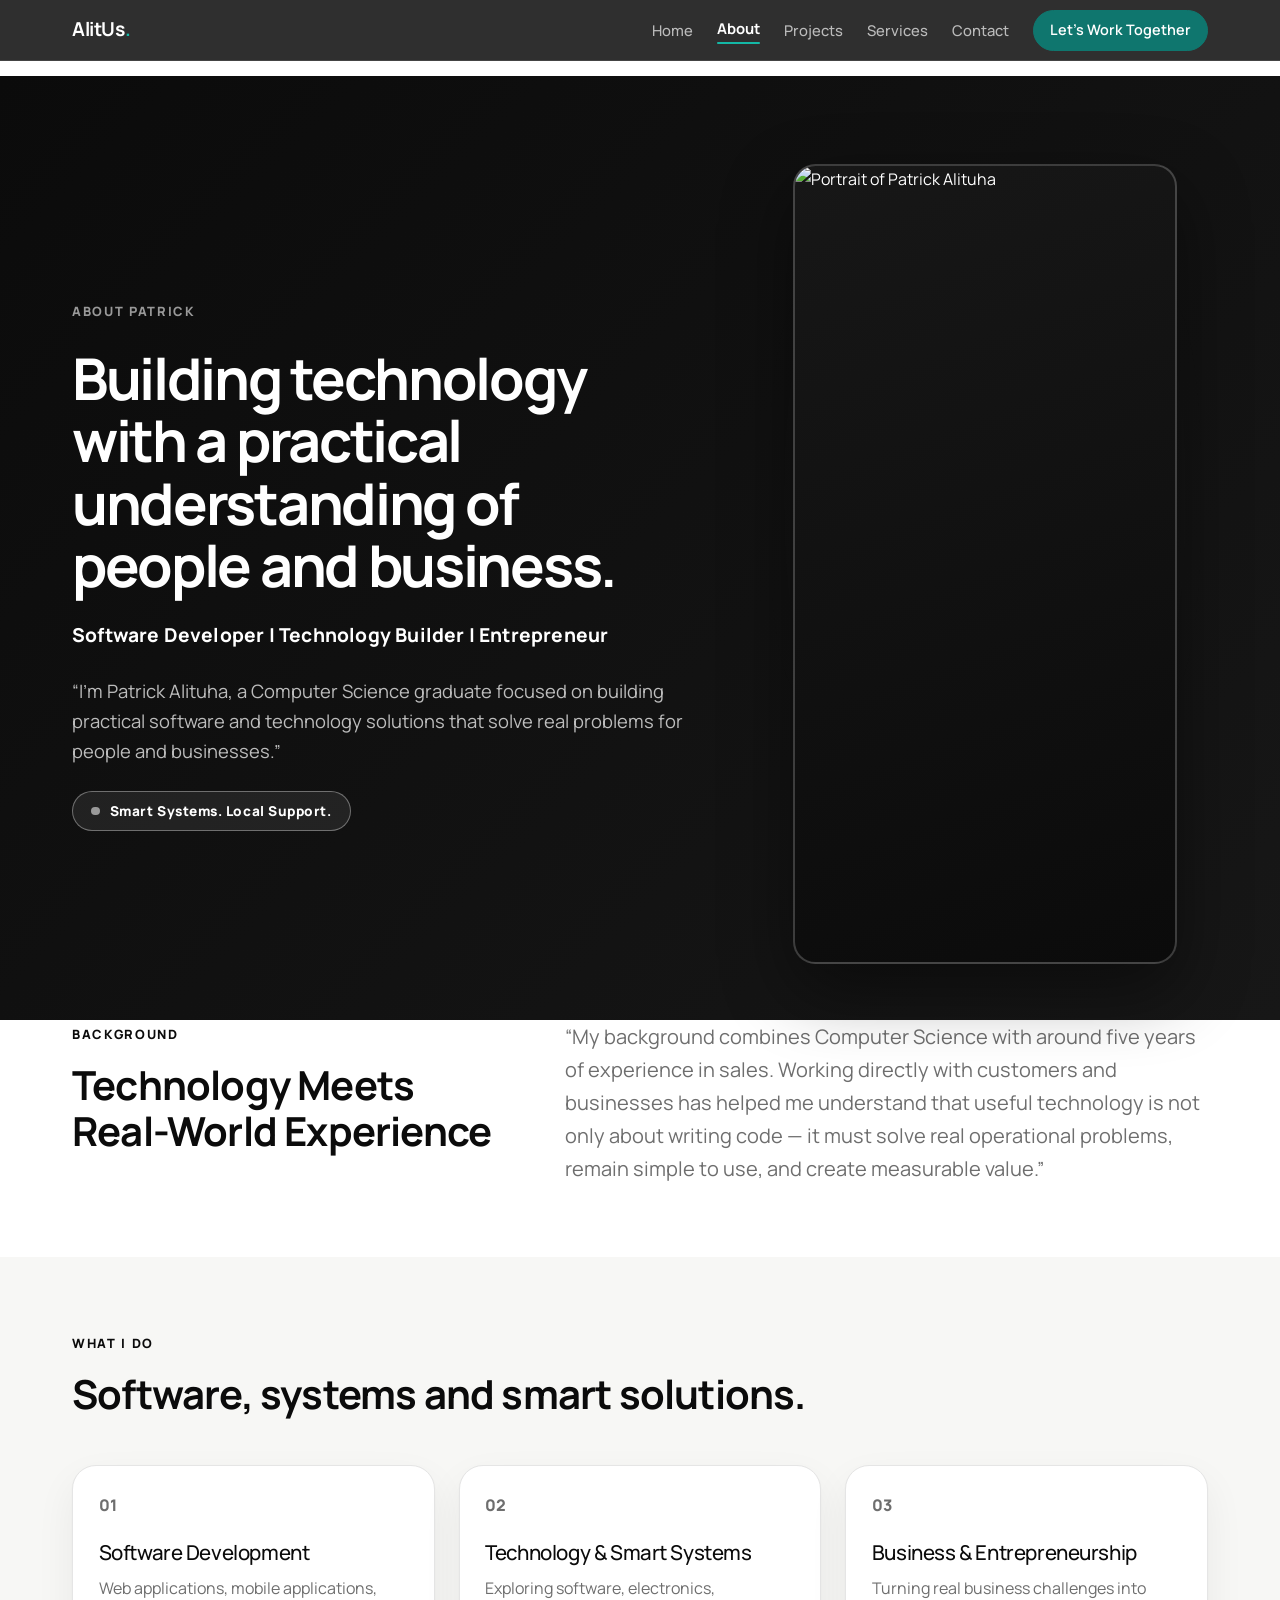
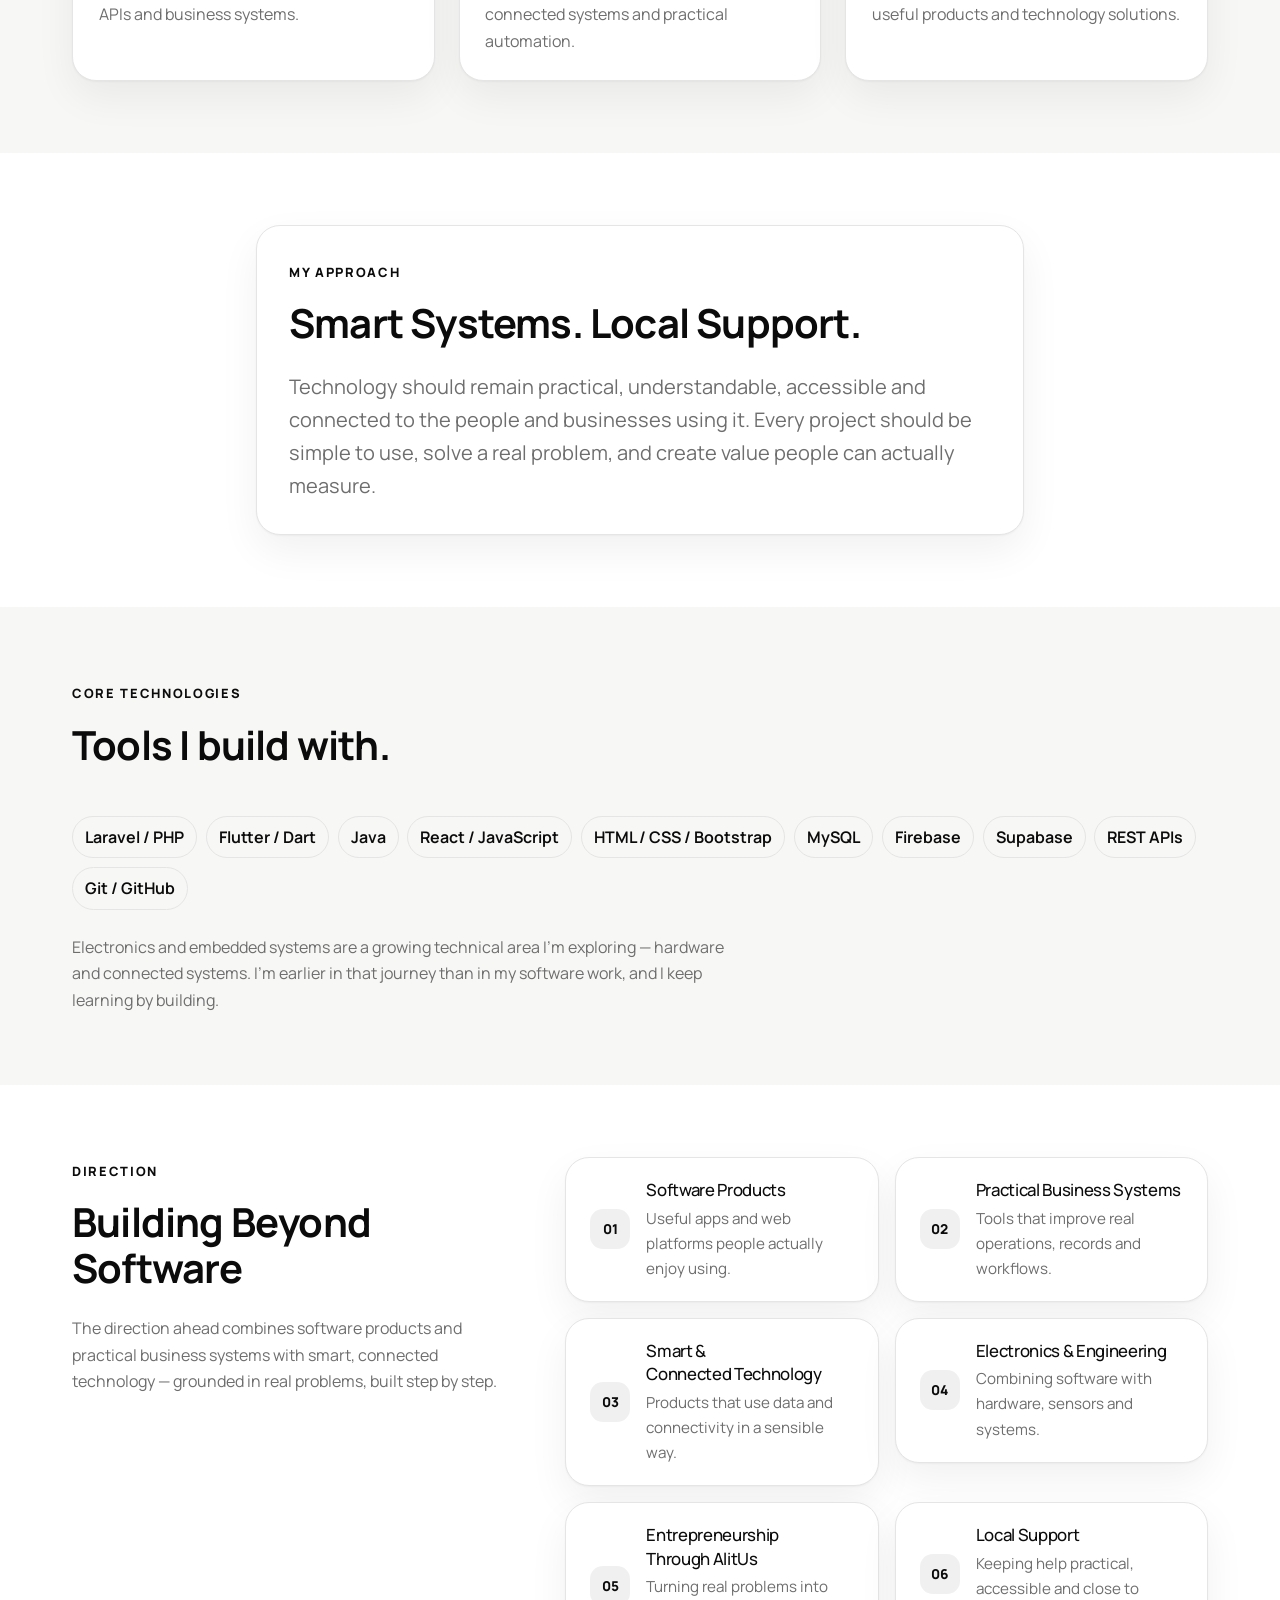
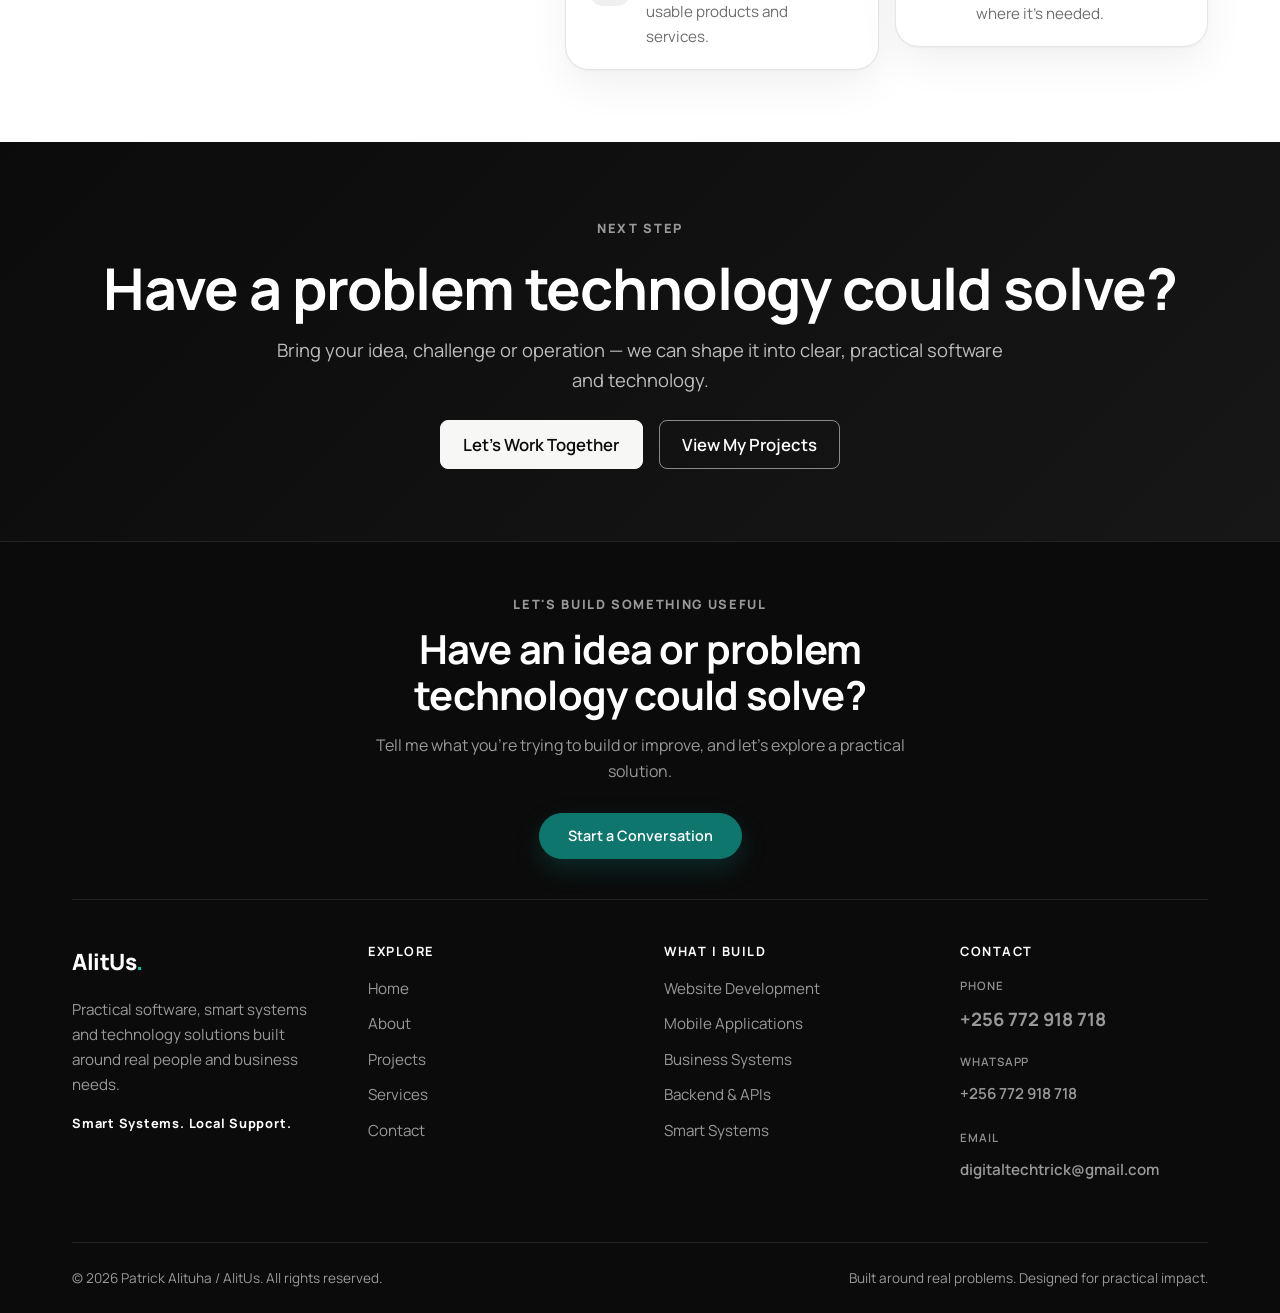
==== commit 398bff71: "Modernize shared header and footer" ====
--- a/about.html
+++ b/about.html
@@ -3,9 +3,20 @@
 <head>
   <meta charset="utf-8">
   <meta name="viewport" content="width=device-width, initial-scale=1">
-  <meta name="description" content="About Patrick Alituha, software developer, technology builder and entrepreneur. Computer Science background with hands-on sales experience.">
+  <title>About Patrick Alituha | AlitUs</title>
+  <meta name="description" content="Patrick Alituha is a software developer and technology builder with a Computer Science background, hands-on business experience and an entrepreneurial mindset.">
   <meta name="theme-color" content="#0B0B0B">
-  <title>About | Patrick Alituha</title>
+  <link rel="canonical" href="https://digitaltechtrick.github.io/alitus/about.html">
+  <link rel="icon" href="data:image/svg+xml,%3Csvg xmlns='http://www.w3.org/2000/svg' viewBox='0 0 64 64'%3E%3Crect width='64' height='64' rx='14' fill='%230F766E'/%3E%3Ctext x='32' y='45' font-family='Arial,Helvetica,sans-serif' font-size='40' font-weight='700' text-anchor='middle' fill='%23FFFFFF'%3EA%3C/text%3E%3C/svg%3E">
+  <meta property="og:type" content="website">
+  <meta property="og:site_name" content="AlitUs">
+  <meta property="og:title" content="About Patrick Alituha | AlitUs">
+  <meta property="og:description" content="Patrick Alituha is a software developer and technology builder with a Computer Science background, hands-on business experience and an entrepreneurial mindset.">
+  <meta property="og:url" content="https://digitaltechtrick.github.io/alitus/about.html">
+  <meta name="twitter:card" content="summary_large_image">
+  <meta name="twitter:title" content="About Patrick Alituha | AlitUs">
+  <meta name="twitter:description" content="Patrick Alituha is a software developer and technology builder with a Computer Science background, hands-on business experience and an entrepreneurial mindset.">
+  <link rel="preconnect" href="https://cdn.jsdelivr.net">
   <link rel="preconnect" href="https://fonts.googleapis.com">
   <link rel="preconnect" href="https://fonts.gstatic.com" crossorigin>
   <link href="https://fonts.googleapis.com/css2?family=Manrope:wght@200..800&display=swap" rel="stylesheet">
@@ -13,16 +24,16 @@
   <link rel="stylesheet" href="assets/css/style.css">
 </head>
 <body>
-  <nav class="navbar navbar-expand-lg navbar-dark fixed-top site-nav">
+  <nav class="navbar navbar-expand-lg navbar-dark fixed-top site-nav" aria-label="Main navigation">
     <div class="container">
-      <a class="navbar-brand fw-bold" href="index.html">Patrick<span>.</span></a>
-      <button class="navbar-toggler border-0" type="button" data-bs-toggle="collapse" data-bs-target="#mainNav" aria-controls="mainNav" aria-expanded="false" aria-label="Toggle navigation">
+      <a class="navbar-brand fw-bold" href="index.html">AlitUs<span>.</span></a>
+      <button class="navbar-toggler border-0" type="button" data-bs-toggle="offcanvas" data-bs-target="#offcanvasNav" aria-controls="offcanvasNav" aria-expanded="false" aria-label="Open navigation menu">
         <span class="navbar-toggler-icon"></span>
       </button>
-      <div class="collapse navbar-collapse" id="mainNav">
+      <div class="collapse navbar-collapse" id="desktopNav">
         <ul class="navbar-nav ms-auto align-items-lg-center gap-lg-2">
           <li class="nav-item"><a class="nav-link" href="index.html">Home</a></li>
-          <li class="nav-item"><a class="nav-link active" href="about.html">About</a></li>
+          <li class="nav-item"><a class="nav-link active" aria-current="page" href="about.html">About</a></li>
           <li class="nav-item"><a class="nav-link" href="projects.html">Projects</a></li>
           <li class="nav-item"><a class="nav-link" href="services.html">Services</a></li>
           <li class="nav-item"><a class="nav-link" href="contact.html">Contact</a></li>
@@ -31,6 +42,41 @@
       </div>
     </div>
   </nav>
+
+  <div class="offcanvas offcanvas-end site-offcanvas" tabindex="-1" id="offcanvasNav" aria-labelledby="offcanvasNavLabel">
+    <div class="offcanvas-header">
+      <div class="offcanvas-title" id="offcanvasNavLabel">AlitUs<span>.</span></div>
+      <button type="button" class="btn-close btn-close-white" data-bs-dismiss="offcanvas" aria-label="Close navigation menu"></button>
+    </div>
+    <div class="offcanvas-body">
+      <p class="site-offcanvas-phrase">Smart Systems. Local Support.</p>
+      <nav aria-label="Offcanvas navigation">
+        <ul class="site-offcanvas-nav list-unstyled mb-0">
+          <li><a data-bs-dismiss="offcanvas" href="index.html">Home</a></li>
+          <li><a data-bs-dismiss="offcanvas" class="active" aria-current="page" href="about.html">About</a></li>
+          <li><a data-bs-dismiss="offcanvas" href="projects.html">Projects</a></li>
+          <li><a data-bs-dismiss="offcanvas" href="services.html">Services</a></li>
+          <li><a data-bs-dismiss="offcanvas" href="contact.html">Contact</a></li>
+        </ul>
+      </nav>
+      <a class="btn btn-brand site-offcanvas-cta w-100" data-bs-dismiss="offcanvas" href="contact.html">Let's Work Together</a>
+      <p class="site-offcanvas-sub">Quick Contact</p>
+      <ul class="site-offcanvas-contact list-unstyled mb-0">
+        <li>
+          <span>Call</span>
+          <a data-bs-dismiss="offcanvas" href="tel:+256772918718" aria-label="Call +256 772 918 718">+256 772 918 718</a>
+        </li>
+        <li>
+          <span>WhatsApp</span>
+          <a data-bs-dismiss="offcanvas" href="https://wa.me/256772918718" target="_blank" rel="noopener noreferrer" aria-label="WhatsApp +256 772 918 718">+256 772 918 718</a>
+        </li>
+        <li>
+          <span>Email</span>
+          <a data-bs-dismiss="offcanvas" href="mailto:digitaltechtrick@gmail.com" aria-label="Email digitaltechtrick@gmail.com">digitaltechtrick@gmail.com</a>
+        </li>
+      </ul>
+    </div>
+  </div>
 
   <main class="page-main">
     <section class="page-hero about-hero">
@@ -187,13 +233,20 @@
 
   <footer class="site-footer">
     <div class="container">
-      <div class="row g-5">
-        <div class="col-12 col-lg-5">
+      <div class="site-footer-cta">
+        <span class="eyebrow">Let's build something useful</span>
+        <h2 class="site-footer-cta-title">Have an idea or problem technology could solve?</h2>
+        <p class="site-footer-cta-text">Tell me what you're trying to build or improve, and let's explore a practical solution.</p>
+        <a class="btn btn-brand site-footer-cta-btn" href="contact.html">Start a Conversation</a>
+      </div>
+      <div class="row g-4 g-lg-5 site-footer-cols">
+        <div class="col-12 col-lg-3">
           <a class="site-footer-logo" href="index.html">AlitUs<span>.</span></a>
-          <p class="site-footer-tagline mt-3 mb-0">Building practical digital solutions, software products, and technology that create real value for people and businesses.</p>
-        </div>
-        <div class="col-12 col-sm-6 col-lg-4">
-          <h2 class="site-footer-heading">Quick Links</h2>
+          <p class="site-footer-about mt-3 mb-0">Practical software, smart systems and technology solutions built around real people and business needs.</p>
+          <p class="site-footer-phrase mt-3">Smart Systems. Local Support.</p>
+        </div>
+        <div class="col-6 col-lg-3">
+          <h2 class="site-footer-heading">Explore</h2>
           <ul class="site-footer-links list-unstyled mb-0">
             <li><a href="index.html">Home</a></li>
             <li><a href="about.html">About</a></li>
@@ -202,7 +255,17 @@
             <li><a href="contact.html">Contact</a></li>
           </ul>
         </div>
-        <div class="col-12 col-sm-6 col-lg-3">
+        <div class="col-6 col-lg-3">
+          <h2 class="site-footer-heading">What I Build</h2>
+          <ul class="site-footer-links list-unstyled mb-0">
+            <li><a href="services.html#services">Website Development</a></li>
+            <li><a href="services.html#services">Mobile Applications</a></li>
+            <li><a href="services.html#services">Business Systems</a></li>
+            <li><a href="services.html#services">Backend &amp; APIs</a></li>
+            <li><a href="services.html#services">Smart Systems</a></li>
+          </ul>
+        </div>
+        <div class="col-12 col-lg-3">
           <h2 class="site-footer-heading">Contact</h2>
           <ul class="site-footer-links list-unstyled mb-0">
             <li>
@@ -210,21 +273,19 @@
               <a class="site-footer-phone" href="tel:+256772918718" aria-label="Call +256 772 918 718">+256 772 918 718</a>
             </li>
             <li>
-              <span class="site-footer-label">Email</span>
-              <a class="site-footer-contact" href="mailto:digitaltechtrick@gmail.com">digitaltechtrick@gmail.com</a>
+              <span class="site-footer-label">WhatsApp</span>
+              <a class="site-footer-contact" href="https://wa.me/256772918718" target="_blank" rel="noopener noreferrer" aria-label="WhatsApp +256 772 918 718">+256 772 918 718</a>
             </li>
             <li>
-              <span class="site-footer-label">WhatsApp</span>
-              <a class="site-footer-contact" href="https://wa.me/256772918718" target="_blank" rel="noopener noreferrer">+256 772 918 718</a>
-            </li>
-            <li class="mt-3">
-              <a class="btn btn-brand site-footer-call" href="tel:+256772918718">Call Me</a>
+              <span class="site-footer-label">Email</span>
+              <a class="site-footer-contact" href="mailto:digitaltechtrick@gmail.com" aria-label="Email digitaltechtrick@gmail.com">digitaltechtrick@gmail.com</a>
             </li>
           </ul>
         </div>
       </div>
       <div class="site-footer-bottom">
-        © <span id="currentYear"></span> Patrick Alituha / AlitUs. All rights reserved.
+        <p class="site-footer-copy mb-0">© <span id="currentYear"></span> Patrick Alituha / AlitUs. All rights reserved.</p>
+        <p class="site-footer-built mb-0">Built around real problems. Designed for practical impact.</p>
       </div>
     </div>
   </footer>
--- a/assets/css/style.css
+++ b/assets/css/style.css
@@ -5,6 +5,8 @@
   --space-md: 1.75rem;
   --space-lg: 3rem;
   --space-xl: 4.5rem;
+  --container-max: 75rem;
+  --gutter: 1.25rem;
   --brand: #0F766E;
   --brand-dark: #115E59;
   --brand-light: #14B8A6;
@@ -52,21 +54,39 @@
 a { text-decoration: none; }
 ::selection { background: var(--color-brand); color: var(--white); }
 :focus-visible { outline: 2px solid var(--color-brand); outline-offset: 2px; }
-.section-padding { padding: var(--space-xl) 0; }
-.max-copy { max-width: 42rem; }
+.container, .container-fluid { --bs-gutter-x: calc(var(--gutter) * 2); max-width: var(--container-max); }
+.section-padding { padding: 2.75rem 0; }
+.max-copy { max-width: 68ch; }
 .text-soft { color: rgba(255, 255, 255, .72) !important; }
 .eyebrow { display: inline-block; text-transform: uppercase; letter-spacing: .13em; font-size: .8rem; font-weight: 800; color: var(--text-primary); }
 
-.site-nav { background: rgba(11, 11, 11, .85); backdrop-filter: blur(16px); transition: box-shadow .2s ease, background .2s ease; }
+.site-nav { background: rgba(11, 11, 11, .85); backdrop-filter: blur(16px); border-bottom: 1px solid var(--border-color-dark); transition: box-shadow .2s ease, background .2s ease; }
 .site-nav.scrolled { background: rgba(11, 11, 11, .97); box-shadow: 0 8px 30px rgba(0, 0, 0, .25); }
 .site-nav .navbar-brand { color: var(--white); font-size: 1.2rem; font-weight: 800; letter-spacing: -.02em; }
 .navbar-brand span { color: var(--color-brand-soft); }
 .site-nav .navbar-nav .nav-link { color: rgba(255, 255, 255, .68); font-size: .925rem; font-weight: 500; transition: color .15s ease; }
 .site-nav .navbar-nav .nav-link:hover, .site-nav .navbar-nav .nav-link:focus { color: var(--white); }
-.site-nav .navbar-nav .nav-link.active { color: var(--white); }
+.site-nav .navbar-nav .nav-link.active { color: var(--white); font-weight: 700; }
 .site-nav .navbar-nav .nav-link.active::after { content: ""; display: block; height: 2px; border-radius: 2px; margin-top: 2px; background: var(--color-brand-soft); }
 .site-nav .btn-brand { border-radius: 999px; box-shadow: none; }
 .site-nav .btn-brand:hover { transform: none; }
+
+.site-offcanvas { --bs-offcanvas-width: min(20rem, 85vw); background: var(--black); color: var(--text-on-dark); }
+.site-offcanvas .offcanvas-header { padding: 1.15rem 1.35rem; border-bottom: 1px solid var(--border-color-dark); }
+.site-offcanvas .offcanvas-title { font-size: 1.3rem; font-weight: 800; letter-spacing: -.02em; color: var(--text-on-dark); }
+.site-offcanvas .offcanvas-title span { color: var(--color-brand-soft); }
+.site-offcanvas .offcanvas-body { padding: 1.5rem 1.35rem 2.25rem; }
+.site-offcanvas-phrase { margin: 0 0 1.5rem; color: var(--text-secondary-on-dark); font-size: .95rem; }
+.site-offcanvas-nav li + li { border-top: 1px solid var(--border-color-dark); }
+.site-offcanvas-nav a { display: block; padding: .9rem 0 .9rem 1rem; border-left: 3px solid transparent; color: rgba(255, 255, 255, .75); font-size: 1.02rem; font-weight: 550; }
+.site-offcanvas-nav a:hover, .site-offcanvas-nav a:focus { color: var(--white); }
+.site-offcanvas-nav a.active { color: var(--white); font-weight: 700; border-left-color: var(--color-brand-soft); }
+.site-offcanvas-cta { margin-top: 1.75rem; padding: .75rem 0; border-radius: 999px; }
+.site-offcanvas-sub { margin: 2rem 0 .5rem; font-size: .72rem; font-weight: 800; text-transform: uppercase; letter-spacing: .12em; color: var(--text-secondary-on-dark); }
+.site-offcanvas-contact li { display: flex; align-items: baseline; justify-content: space-between; gap: 1rem; padding: .75rem 0; border-top: 1px solid var(--border-color-dark); }
+.site-offcanvas-contact span { font-size: .85rem; font-weight: 650; color: var(--text-secondary-on-dark); }
+.site-offcanvas-contact a { color: var(--color-brand-soft); font-weight: 650; text-align: right; overflow-wrap: anywhere; }
+.site-offcanvas-contact a:hover, .site-offcanvas-contact a:focus { color: var(--white); }
 
 .btn { font-size: .9rem; font-weight: 600; padding: .55rem 1.15rem; transition: color .15s ease-in-out, background-color .15s ease-in-out, border-color .15s ease-in-out, box-shadow .15s ease-in-out, transform .15s ease-in-out; }
 .btn-lg { font-size: clamp(.95rem, 1.5vw, 1.05rem); padding: .7rem 1.4rem; }
@@ -82,7 +102,7 @@
 
 .hero-carousel { position: relative; padding-top: 4.75rem; }
 .hero-slide { min-height: 78vh; display: flex; align-items: center; background: linear-gradient(135deg, var(--black) 0%, var(--bg-surface-dark) 100%); color: var(--white); }
-.hero-slide h1 { letter-spacing: -.045em; }
+.hero-slide h1, .hero-slide h2 { letter-spacing: -.045em; }
 .hero-slide .lead { max-width: 31rem; }
 .hero-accent { color: var(--color-brand-soft); }
 .hero-media, .hero-window { position: relative; max-width: 30rem; }
@@ -158,7 +178,7 @@
 .other-item-mark { flex: 0 0 auto; width: .5rem; height: .5rem; margin-top: .6rem; border-radius: 50%; background: var(--text-secondary); }
 .other-item-title { font-size: 1rem; font-weight: 700; margin-bottom: .15rem; }
 .other-item-text { color: var(--text-secondary); font-size: .9rem; margin-bottom: 0; }
-.service-card { padding: 1.35rem; height: 100%; transition: transform .2s ease, box-shadow .2s ease, border-color .2s ease; }
+.service-card { padding: clamp(1.35rem, 2vw, 2rem); height: 100%; transition: transform .2s ease, box-shadow .2s ease, border-color .2s ease; }
 .service-card:hover { transform: translateY(-2px); box-shadow: var(--shadow-hover); border-color: var(--border-color-strong); }
 .service-card > span { color: var(--text-secondary); font-weight: 800; }
 .service-card h3, .service-card h2 { margin-top: 1.25rem; }
@@ -190,11 +210,18 @@
 .form-control, .form-select { border-radius: .9rem; border-color: var(--border-color-strong); background-color: var(--bg-page); }
 .form-control:focus, .form-select:focus { border-color: var(--color-brand); box-shadow: 0 0 0 .25rem rgba(15, 118, 110, .16); }
 .form-status { min-height: 1.5rem; font-weight: 650; }
-.site-footer { border-top: 1px solid var(--border-color-dark); background: var(--black); color: var(--text-on-dark); padding: var(--space-lg) 0 var(--space-md); }
+.site-footer { border-top: 1px solid var(--border-color-dark); background: var(--black); color: var(--text-on-dark); padding: var(--space-lg) 0 0; }
+.site-footer-cta { padding-bottom: 2.5rem; margin-bottom: 2.75rem; border-bottom: 1px solid var(--border-color-dark); text-align: center; }
+.site-footer-cta .eyebrow { color: var(--text-secondary-on-dark); }
+.site-footer-cta-title { margin: .6rem auto .85rem; max-width: 34rem; color: var(--text-on-dark); }
+.site-footer-cta-text { max-width: 36rem; margin: 0 auto 1.75rem; color: var(--text-secondary-on-dark); }
+.site-footer-cta-btn { border-radius: 999px; padding: .7rem 1.75rem; }
+.site-footer-cols { padding-bottom: .5rem; }
 .site-footer-logo { display: inline-block; font-size: 1.4rem; font-weight: 800; letter-spacing: -.02em; color: var(--text-on-dark); }
 .site-footer-logo span { color: var(--color-brand-soft); }
 .site-footer-logo:hover, .site-footer-logo:focus { color: var(--color-brand-soft); }
-.site-footer-tagline { color: var(--text-secondary-on-dark); font-size: .95rem; line-height: 1.65; max-width: 30rem; }
+.site-footer-about { max-width: 22rem; margin-bottom: 1rem; color: var(--text-secondary-on-dark); font-size: .95rem; line-height: 1.65; }
+.site-footer-phrase { margin: 0; color: var(--text-on-dark); font-size: .8rem; font-weight: 750; letter-spacing: .06em; }
 .site-footer-heading { margin: 0 0 1.1rem; font-size: .8rem; font-weight: 700; text-transform: uppercase; letter-spacing: .12em; color: var(--text-on-dark); }
 .site-footer-links { font-size: .95rem; }
 .site-footer-links li + li { margin-top: .65rem; }
@@ -205,11 +232,9 @@
 .site-footer-phone:hover, .site-footer-phone:focus { color: var(--color-brand-soft); }
 .site-footer-contact { display: inline-block; padding: .45rem 0; min-height: 2.75rem; font-weight: 600; color: var(--text-on-dark); }
 .site-footer-contact:hover, .site-footer-contact:focus { color: var(--color-brand-soft); }
-.site-footer-call { border-radius: 999px; padding: .55rem 1.3rem; font-weight: 700; }
-.site-footer-bottom { margin-top: 2.5rem; padding-top: 1.5rem; border-top: 1px solid var(--border-color-dark); font-size: .85rem; color: var(--text-secondary-on-dark); }
+.site-footer-bottom { display: flex; flex-wrap: wrap; align-items: center; justify-content: space-between; gap: .5rem 2rem; margin-top: 2.5rem; padding: 1.5rem 0; border-top: 1px solid var(--border-color-dark); font-size: .85rem; color: var(--text-secondary-on-dark); }
 
 @media (max-width: 991.98px) {
-  .section-padding { padding: var(--space-lg) 0; }
   .hero-slide { min-height: auto; padding: 0 0 2.5rem; }
   .carousel-arrow { display: none; }
   .product-slide { min-height: auto; }
@@ -220,8 +245,25 @@
   .featured-inner { padding: 1.6rem; }
 }
 
+@media (min-width: 576px) {
+  .section-padding { padding: 3rem 0; }
+}
+
 @media (min-width: 768px) {
-  .p-md-5 { padding: 2.5rem !important; }
+  :root { --gutter: 1.5rem; }
+  .section-padding { padding: 3.5rem 0; }
+}
+
+@media (min-width: 992px) {
+  :root { --gutter: 2rem; }
+}
+
+@media (min-width: 1200px) {
+  .section-padding { padding: 4.5rem 0; }
+}
+
+@media (min-width: 768px) {
+  .p-md-5 { padding: 2rem !important; }
 }
 
 @media (prefers-reduced-motion: reduce) {
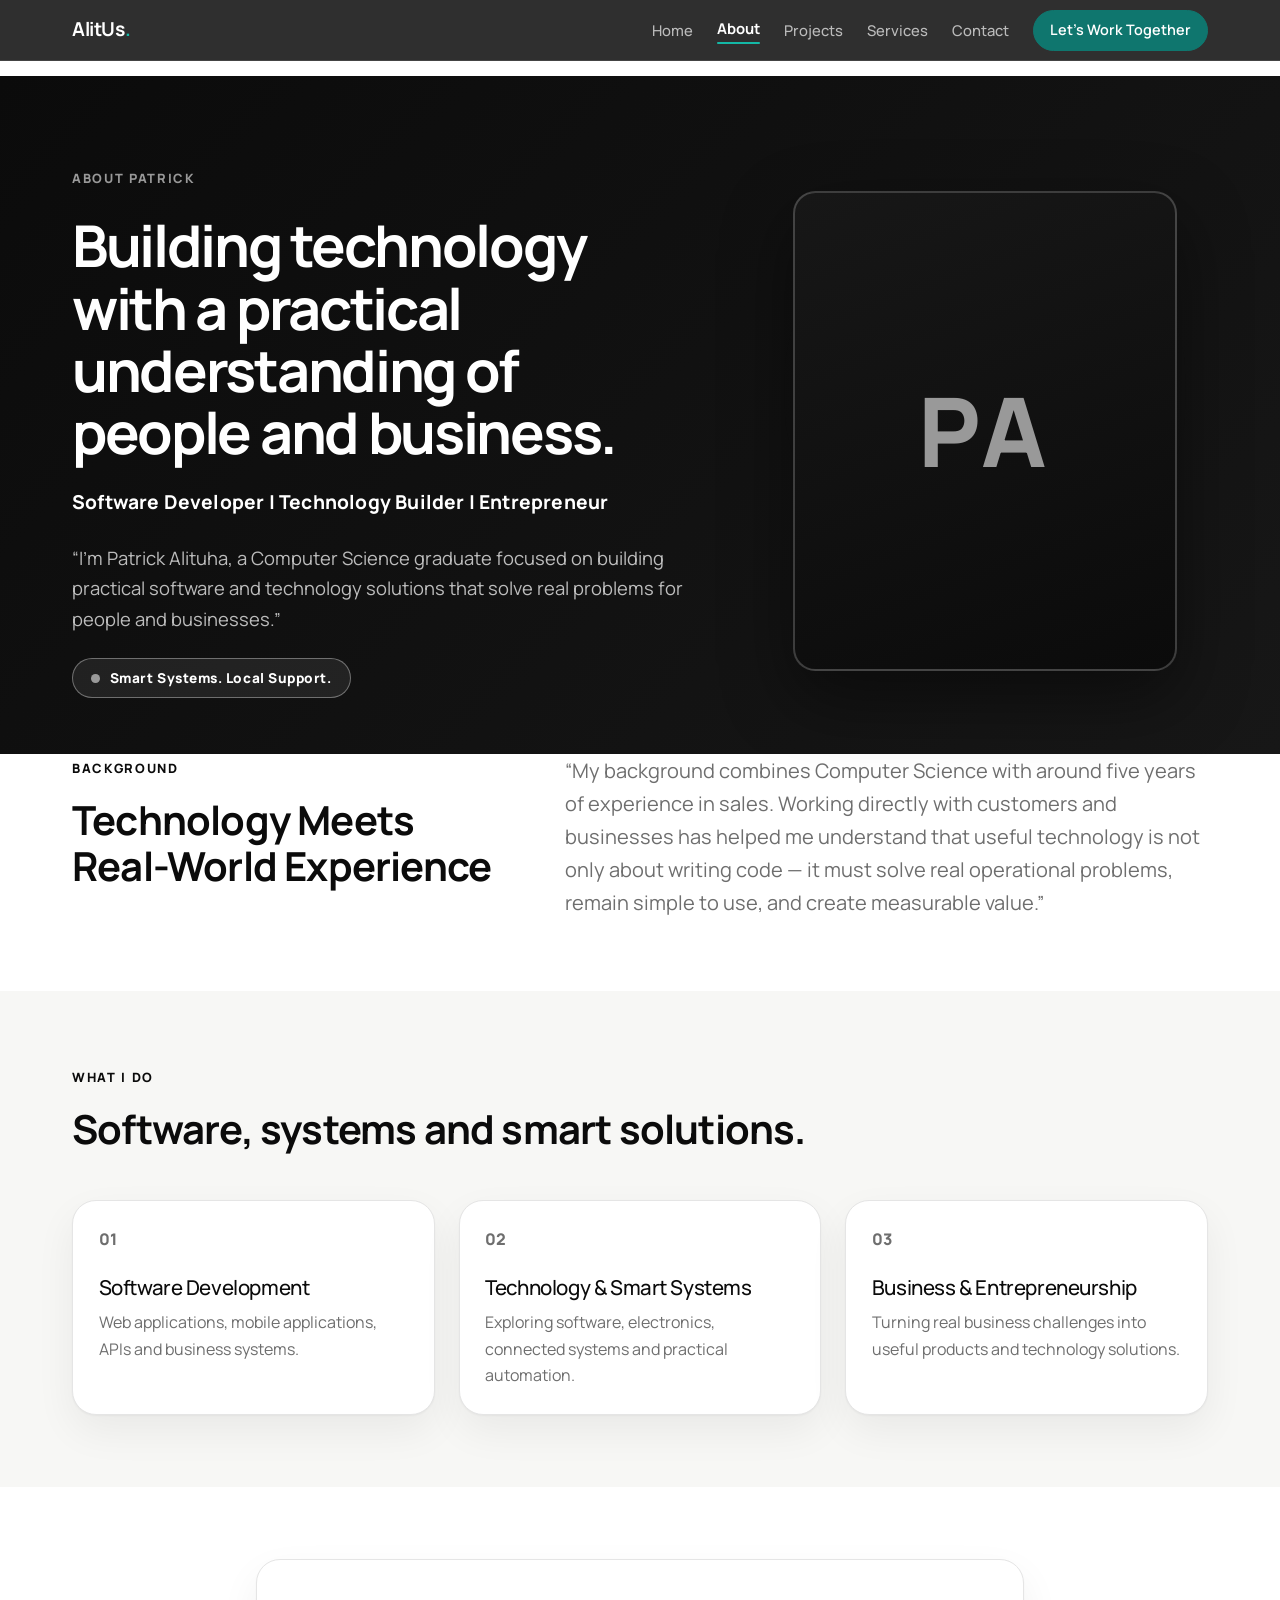
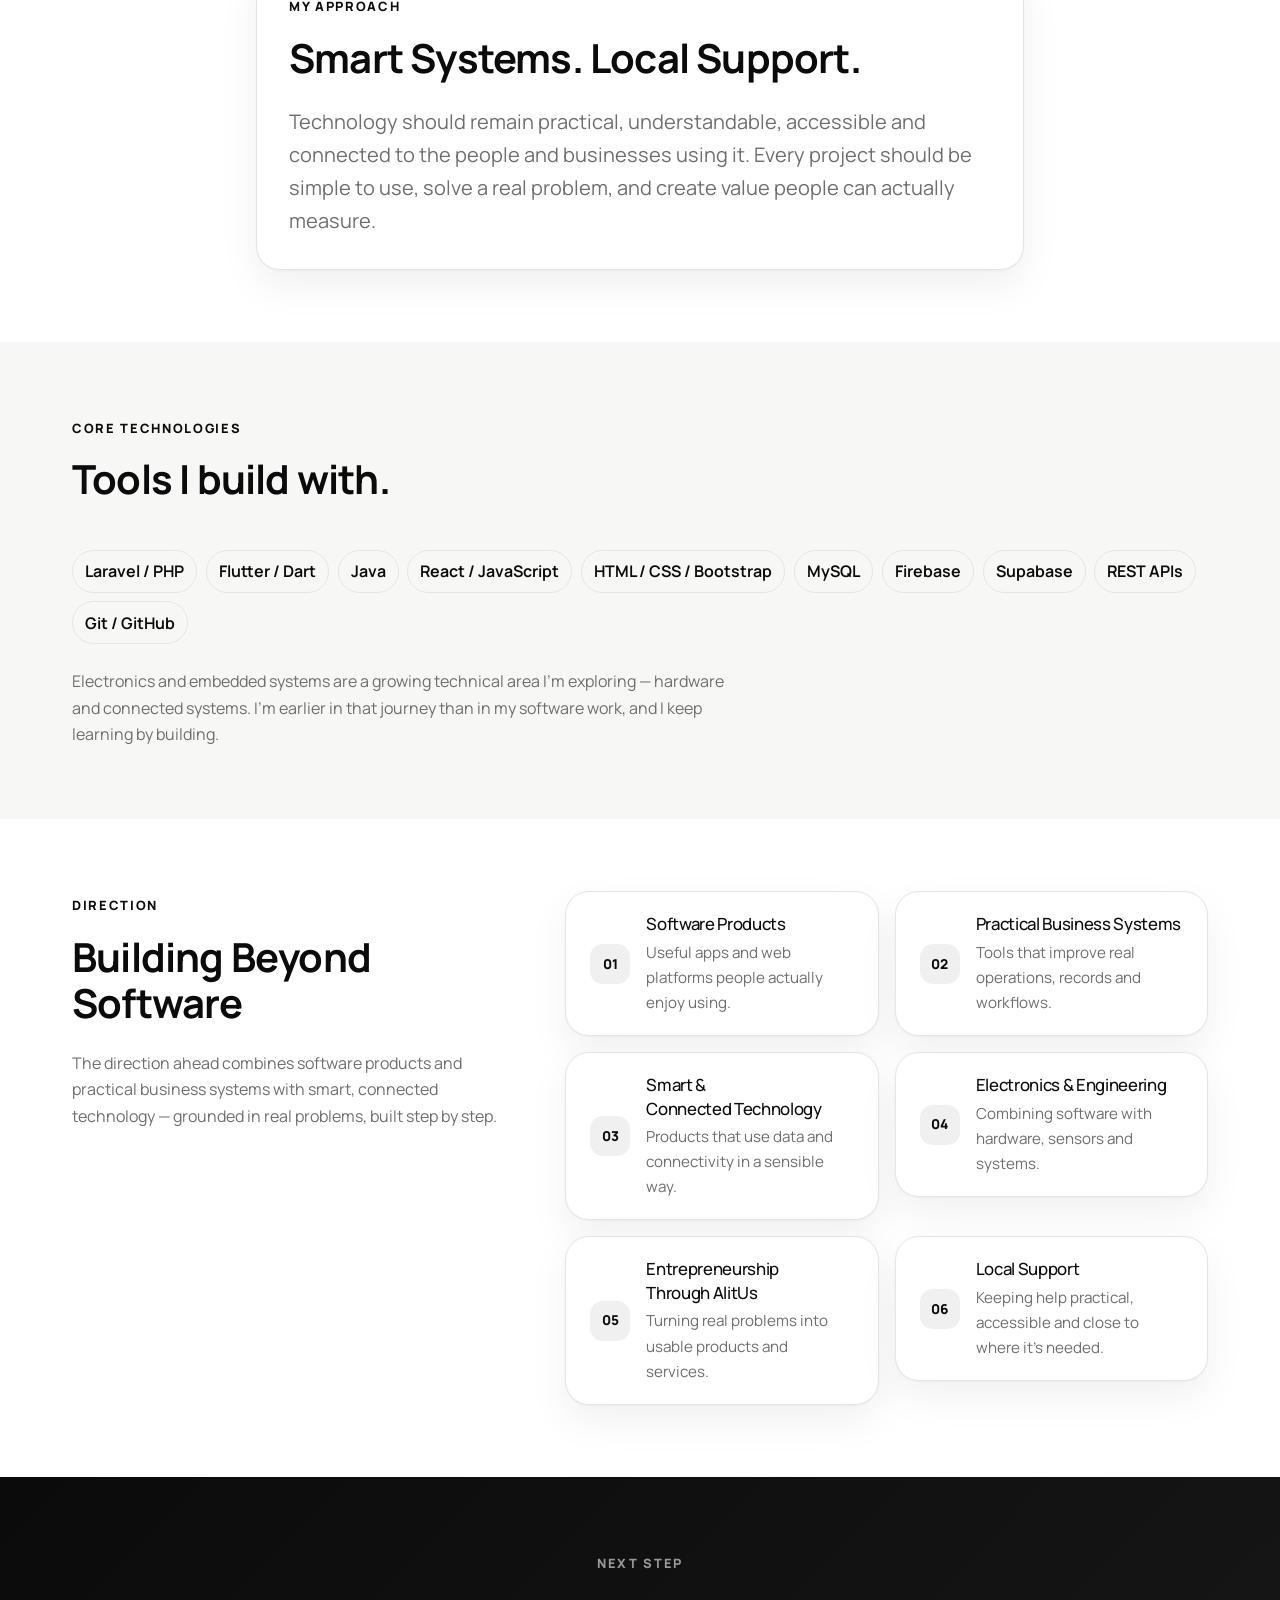
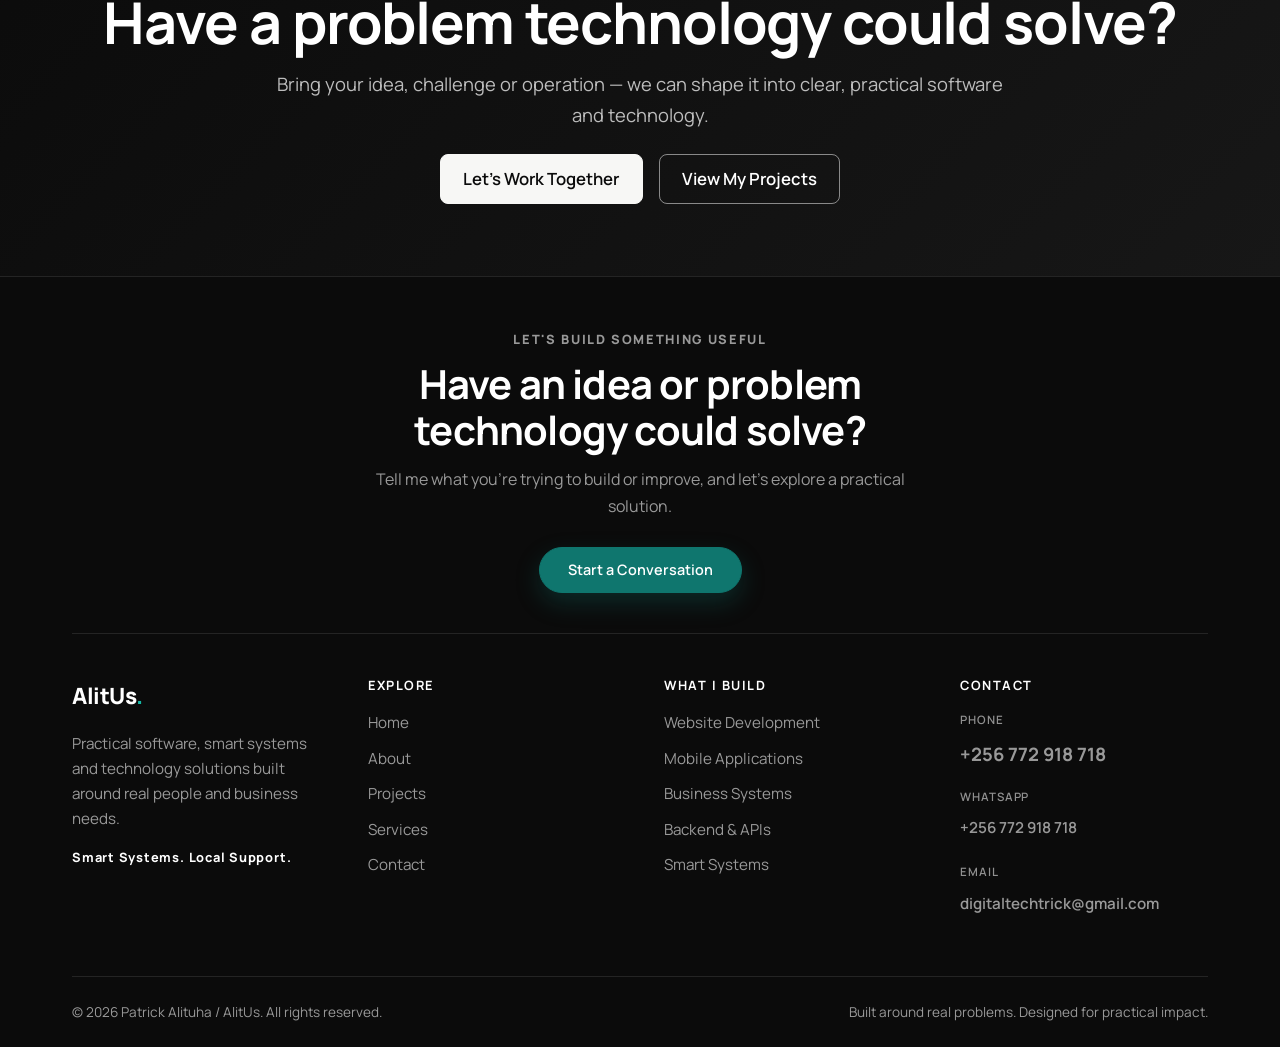
==== commit bf92ca03: "Add structured content placeholders and editing checklist" ====
--- a/about.html
+++ b/about.html
@@ -49,6 +49,7 @@
       <button type="button" class="btn-close btn-close-white" data-bs-dismiss="offcanvas" aria-label="Close navigation menu"></button>
     </div>
     <div class="offcanvas-body">
+      <!-- EDIT: BRAND_TAGLINE (also used on the homepage hero context line) -->
       <p class="site-offcanvas-phrase">Smart Systems. Local Support.</p>
       <nav aria-label="Offcanvas navigation">
         <ul class="site-offcanvas-nav list-unstyled mb-0">
@@ -82,30 +83,36 @@
     <section class="page-hero about-hero">
       <div class="container">
         <div class="row align-items-center g-5">
+          <!-- CONTENT: HERO -->
           <div class="col-lg-7">
             <span class="eyebrow">About Patrick</span>
             <h1 class="display-3 fw-bold mt-4 mb-4">Building technology with a practical understanding of people and business.</h1>
+            <!-- EDIT: ABOUT_PROFESSIONAL_TITLE (role line) -->
             <p class="about-role mb-4">Software Developer | Technology Builder | Entrepreneur</p>
-            <p class="lead text-soft max-copy mb-4">“I'm Patrick Alituha, a Computer Science graduate focused on building practical software and technology solutions that solve real problems for people and businesses.”</p>
+            <!-- EDIT: ABOUT_INTRODUCTION (personal summary) -->
+            <p class="lead text-soft max-copy mb-4" data-content-key="about-intro">“I'm Patrick Alituha, a Computer Science graduate focused on building practical software and technology solutions that solve real problems for people and businesses.”</p>
             <span class="about-tagline"><span class="about-tagline-dot" aria-hidden="true"></span>Smart Systems. Local Support.</span>
           </div>
           <div class="col-lg-5">
             <!--
-              Profile photo
-              Place the real image at: assets/images/profile/patrick-alituha.jpg
-              The container below keeps an explicit portrait crop (object-fit: cover,
-              aspect 4/5) with moderate rounded corners and a subtle AlitUs Teal
-              border/glow, so the photo never distorts at any screen size.
+              CONTENT ASSET:
+              Profile photograph (portrait crop, object-fit: cover, aspect 4/5)
+              Expected path: assets/images/profile/patrick-alituha.jpg
+              Recommended: portrait, minimum ~1000px tall (this page reserves 640x800).
+              Until supplied, the neutral "PA" monogram placeholder below is shown.
             -->
             <div class="about-photo-wrap">
               <div class="about-photo-glow" aria-hidden="true"></div>
-              <img src="assets/images/profile/patrick-alituha.jpg" class="about-photo" alt="Portrait of Patrick Alituha" width="640" height="800">
-            </div>
-          </div>
-        </div>
-      </div>
-    </section>
-
+              <div class="about-photo-holder" role="img" aria-label="Placeholder portrait for Patrick Alituha">PA</div>
+            </div>
+          </div>
+        </div>
+      </div>
+    </section>
+    <!-- /CONTENT: HERO -->
+
+    <!-- CONTENT: BACKGROUND_STORY -->
+    <!-- FUTURE CONTENT: EDUCATION_DETAILS (university, degree emphasis, graduation year — add to the background story) -->
     <section id="background" class="section-padding pt-0">
       <div class="container">
         <div class="row g-4 g-lg-5 align-items-start">
@@ -114,12 +121,15 @@
             <h2 class="display-5 fw-bold mt-3 mb-lg-0">Technology Meets Real-World Experience</h2>
           </div>
           <div class="col-lg-7">
-            <p class="fs-5 text-secondary mb-0">“My background combines Computer Science with around five years of experience in sales. Working directly with customers and businesses has helped me understand that useful technology is not only about writing code — it must solve real operational problems, remain simple to use, and create measurable value.”</p>
-          </div>
-        </div>
-      </div>
-    </section>
-
+            <!-- EDIT: BACKGROUND_STORY_TEXT (sales + CS background quote) -->
+            <p class="fs-5 text-secondary mb-0" data-content-key="about-background">“My background combines Computer Science with around five years of experience in sales. Working directly with customers and businesses has helped me understand that useful technology is not only about writing code — it must solve real operational problems, remain simple to use, and create measurable value.”</p>
+          </div>
+        </div>
+      </div>
+    </section>
+    <!-- /CONTENT: BACKGROUND_STORY -->
+
+    <!-- CONTENT: WHAT_I_DO -->
     <section id="what-i-do" class="section-padding bg-light-subtle">
       <div class="container">
         <div class="mb-5">
@@ -151,7 +161,9 @@
         </div>
       </div>
     </section>
-
+    <!-- /CONTENT: WHAT_I_DO -->
+
+    <!-- CONTENT: APPROACH -->
     <section id="approach" class="section-padding">
       <div class="container">
         <div class="bento-card about-approach p-4 p-md-5">
@@ -161,7 +173,9 @@
         </div>
       </div>
     </section>
-
+    <!-- /CONTENT: APPROACH -->
+
+    <!-- CONTENT: TECHNOLOGIES -->
     <section id="technologies" class="section-padding bg-light-subtle">
       <div class="container">
         <div class="mb-5">
@@ -180,10 +194,13 @@
           <span>REST APIs</span>
           <span>Git / GitHub</span>
         </div>
+        <!-- EDIT: TECHNOLOGIES_NOTE (electronics / embedded systems blurb) -->
         <p class="text-secondary mt-4 mb-0 max-copy">Electronics and embedded systems are a growing technical area I'm exploring — hardware and connected systems. I'm earlier in that journey than in my software work, and I keep learning by building.</p>
       </div>
     </section>
-
+    <!-- /CONTENT: TECHNOLOGIES -->
+
+    <!-- CONTENT: DIRECTION -->
     <section id="direction" class="section-padding">
       <div class="container">
         <div class="row g-4 g-lg-5 align-items-start">
@@ -217,7 +234,9 @@
         </div>
       </div>
     </section>
-
+    <!-- /CONTENT: DIRECTION -->
+
+    <!-- CONTENT: ABOUT_CTA -->
     <section class="cta-section section-padding">
       <div class="container text-center">
         <span class="eyebrow">Next Step</span>
@@ -229,16 +248,21 @@
         </div>
       </div>
     </section>
+    <!-- /CONTENT: ABOUT_CTA -->
   </main>
 
   <footer class="site-footer">
     <div class="container">
+      <!-- CONTENT: FOOTER_CTA -->
       <div class="site-footer-cta">
         <span class="eyebrow">Let's build something useful</span>
         <h2 class="site-footer-cta-title">Have an idea or problem technology could solve?</h2>
         <p class="site-footer-cta-text">Tell me what you're trying to build or improve, and let's explore a practical solution.</p>
         <a class="btn btn-brand site-footer-cta-btn" href="contact.html">Start a Conversation</a>
       </div>
+      <!-- /CONTENT: FOOTER_CTA -->
+      <!-- CONTENT: FOOTER_COLUMNS -->
+      <!-- FUTURE SOCIAL: LinkedIn, GitHub, X, Facebook or other AlitUs profiles — add icons/links here once URLs are supplied. -->
       <div class="row g-4 g-lg-5 site-footer-cols">
         <div class="col-12 col-lg-3">
           <a class="site-footer-logo" href="index.html">AlitUs<span>.</span></a>
@@ -266,6 +290,7 @@
           </ul>
         </div>
         <div class="col-12 col-lg-3">
+          <!-- EDIT: FOOTER_CONTACT_DETAILS (phone / WhatsApp / email) -->
           <h2 class="site-footer-heading">Contact</h2>
           <ul class="site-footer-links list-unstyled mb-0">
             <li>
@@ -283,6 +308,7 @@
           </ul>
         </div>
       </div>
+      <!-- /CONTENT: FOOTER_COLUMNS -->
       <div class="site-footer-bottom">
         <p class="site-footer-copy mb-0">© <span id="currentYear"></span> Patrick Alituha / AlitUs. All rights reserved.</p>
         <p class="site-footer-built mb-0">Built around real problems. Designed for practical impact.</p>
--- a/assets/css/style.css
+++ b/assets/css/style.css
@@ -100,30 +100,30 @@
 .btn-outline-dark { color: var(--text-primary); border-color: rgba(11, 11, 11, .4); font-weight: 600; }
 .btn-outline-dark:hover, .btn-outline-dark:focus { background: var(--text-primary); border-color: var(--text-primary); color: var(--white); }
 
-.hero-carousel { position: relative; padding-top: 4.75rem; }
-.hero-slide { min-height: 78vh; display: flex; align-items: center; background: linear-gradient(135deg, var(--black) 0%, var(--bg-surface-dark) 100%); color: var(--white); }
-.hero-slide h1, .hero-slide h2 { letter-spacing: -.045em; }
-.hero-slide .lead { max-width: 31rem; }
-.hero-accent { color: var(--color-brand-soft); }
-.hero-media, .hero-window { position: relative; max-width: 30rem; }
-.hero-window { margin-left: auto; }
-.hero-media-glow, .featured-visual-glow, .about-photo-glow { position: absolute; inset: 8% 6%; border-radius: 2rem; background: radial-gradient(circle at 50% 40%, rgba(255, 255, 255, .1), transparent 62%); filter: blur(30px); pointer-events: none; }
-.hero-card { position: relative; padding: 1.25rem; border: 1px solid rgba(255, 255, 255, .14); background: rgba(11, 11, 11, .35); border-radius: 2rem; backdrop-filter: blur(8px); }
-.profile-placeholder { aspect-ratio: 4/5; max-height: 46vh; border-radius: 1.4rem; display: grid; place-items: center; background: linear-gradient(160deg, var(--black-soft) 0%, var(--black) 95%); border: 1px solid rgba(255, 255, 255, .18); box-shadow: 0 24px 60px rgba(0, 0, 0, .4); }
-.profile-placeholder span { font-size: clamp(4rem, 9vw, 6.5rem); font-weight: 800; opacity: .9; }
-.status-dot { width: .75rem; height: .75rem; background: var(--text-secondary-on-dark); border-radius: 50%; box-shadow: 0 0 0 .35rem rgba(255, 255, 255, .12); }
-.hero-window { background: rgba(11, 11, 11, .55); border: 1px solid var(--border-color-dark); border-radius: 1.25rem; overflow: hidden; box-shadow: 0 30px 70px rgba(0, 0, 0, .45); backdrop-filter: blur(8px); }
-.hero-window-bar { display: flex; gap: .4rem; padding: .8rem 1rem; background: rgba(255, 255, 255, .06); border-bottom: 1px solid rgba(255, 255, 255, .08); }
-.hero-window-bar span { width: .6rem; height: .6rem; border-radius: 50%; background: rgba(255, 255, 255, .22); }
-.hero-window-bar span:first-child { background: rgba(255, 255, 255, .55); }
-.hero-window-img { width: 100%; max-height: 400px; object-fit: contain; display: block; padding: 1rem; filter: drop-shadow(0 26px 38px rgba(0, 0, 0, .45)); }
-.hero-strip { position: relative; border-top: 1px solid var(--border-color-dark); margin-top: 3.5rem; padding-top: 2rem; }
-.hero-chip { display: flex; align-items: flex-start; gap: .8rem; height: 100%; padding: 1rem 1.1rem; border: 1px solid rgba(255, 255, 255, .1); border-radius: 1.1rem; background: rgba(255, 255, 255, .045); transition: border-color .2s ease, background-color .2s ease; }
-.hero-chip:hover { border-color: rgba(255, 255, 255, .35); background: rgba(255, 255, 255, .07); }
-.hero-chip-mark { flex: 0 0 auto; width: .7rem; height: .7rem; margin-top: .45rem; border-radius: 50%; background: rgba(255, 255, 255, .8); }
-.hero-chip-title { font-size: 1rem; font-weight: 700; margin-bottom: .15rem; }
-.hero-chip-text { font-size: .85rem; color: var(--text-secondary-on-dark); margin: 0; }
-.hero-strip-phrase { position: absolute; top: -1.1rem; left: 50%; transform: translateX(-50%); margin: 0; padding: .3rem 1.1rem; border: 1px solid rgba(255, 255, 255, .28); border-radius: 999px; background: var(--black); color: var(--text-on-dark); font-size: .72rem; font-weight: 800; letter-spacing: .14em; text-transform: uppercase; white-space: nowrap; }
+.hero-carousel { position: relative; overflow: hidden; padding-top: 4.75rem; background: radial-gradient(52rem 30rem at 88% -10%, rgba(15, 118, 110, .1), transparent 62%), linear-gradient(135deg, var(--black) 0%, var(--bg-surface-dark) 100%); color: var(--white); }
+.hero-slide { min-height: 30rem; display: flex; align-items: center; padding: 3rem 0 0; }
+.hero-eyebrow { display: inline-flex; align-items: center; gap: .6rem; text-transform: uppercase; letter-spacing: .13em; font-size: .78rem; font-weight: 800; color: var(--text-secondary-on-dark); }
+.hero-eyebrow::before { content: ""; flex: 0 0 auto; width: .5rem; height: .5rem; border-radius: 50%; background: var(--color-brand-soft); }
+.hero-title { font-size: clamp(2.5rem, 4.5vw, 3.7rem); line-height: 1.08; letter-spacing: -.045em; font-weight: 800; color: var(--text-on-dark); }
+.hero-desc { max-width: 58ch; color: rgba(255, 255, 255, .72); font-size: clamp(1rem, 1.4vw, 1.1rem); }
+.hero-note { color: var(--text-secondary-on-dark); font-size: .9rem; font-weight: 600; letter-spacing: .02em; }
+.hero-visual { position: relative; }
+.hero-visual-mark { position: absolute; top: -.35rem; left: 1.5rem; width: 2.5rem; height: .28rem; border-radius: 2px; background: var(--color-brand-soft); z-index: 1; }
+.hero-visual-frame { aspect-ratio: 16/11; border-radius: 1.4rem; overflow: hidden; border: 1px solid rgba(255, 255, 255, .14); background: linear-gradient(160deg, var(--black-soft) 0%, var(--black) 100%); box-shadow: 0 30px 70px rgba(0, 0, 0, .45); }
+.hero-visual-img { display: block; width: 100%; height: 100%; object-fit: cover; }
+.hero-visual-profile { display: grid; place-items: center; width: 100%; height: 100%; background: linear-gradient(160deg, var(--black-soft) 0%, var(--black) 95%); }
+.hero-visual-profile span { font-size: clamp(3rem, 6vw, 4.5rem); font-weight: 800; color: rgba(255, 255, 255, .9); letter-spacing: .02em; }
+.hero-controls { display: flex; flex-wrap: wrap; align-items: center; justify-content: space-between; gap: 1.5rem; padding: 3rem 0 3.25rem; }
+.hero-count { display: inline-flex; align-items: baseline; gap: .35rem; font-weight: 800; letter-spacing: .05em; font-variant-numeric: tabular-nums; color: var(--text-on-dark); }
+.hero-count-current { font-size: 1.05rem; }
+.hero-count-total { color: var(--text-secondary-on-dark); font-size: .9rem; font-weight: 600; }
+.hero-carousel .carousel-indicators { position: static; display: flex; align-items: center; gap: .5rem; margin: 0; padding: 0; }
+.hero-carousel .carousel-indicators [data-bs-target] { width: 1.25rem; height: .3rem; margin: 0; padding: 0; background-color: rgba(255, 255, 255, .4); border: 0; border-radius: 2px; opacity: 1; transition: background-color .2s ease, width .2s ease; }
+.hero-carousel .carousel-indicators .active { width: 2.25rem; background-color: var(--color-brand-soft); }
+.hero-arrows { display: flex; gap: .6rem; }
+.hero-arrow { flex: 0 0 auto; display: inline-flex; align-items: center; justify-content: center; width: 2.75rem; height: 2.75rem; border: 1px solid rgba(255, 255, 255, .18); border-radius: .85rem; background: transparent; color: var(--white); transition: background-color .2s ease, color .2s ease, border-color .2s ease; }
+.hero-arrow:hover, .hero-arrow:focus { background: var(--white); color: var(--black); border-color: var(--white); }
+.featured-visual-glow, .about-photo-glow { position: absolute; inset: 8% 6%; border-radius: 2rem; background: radial-gradient(circle at 50% 40%, rgba(255, 255, 255, .1), transparent 62%); filter: blur(30px); pointer-events: none; }
 
 .product-carousel { position: relative; }
 .product-slide { color: var(--white); min-height: 380px; display: flex; align-items: center; border: 1px solid rgba(255, 255, 255, .08); }
@@ -134,8 +134,7 @@
 .product-image { width: 100%; max-height: 330px; object-fit: contain; filter: drop-shadow(0 26px 38px rgba(0, 0, 0, .45)); }
 .carousel-indicators [data-bs-target] { width: 2rem; height: .25rem; background-color: rgba(11, 11, 11, .3); border: 0; border-radius: 2px; transition: background-color .2s ease; }
 .carousel-indicators .active { background-color: var(--color-brand); }
-.hero-carousel .carousel-indicators [data-bs-target] { background-color: rgba(255, 255, 255, .28); }
-.hero-carousel .carousel-indicators .active { background-color: var(--color-brand-soft); }
+
 .carousel-arrow { width: 3.25rem; height: 3.25rem; top: 50%; bottom: auto; transform: translateY(-50%); margin: 0 1rem; border: 1px solid rgba(255, 255, 255, .16); background: rgba(11, 11, 11, .5); border-radius: 50%; transition: background-color .2s ease, border-color .2s ease, box-shadow .2s ease; }
 .carousel-arrow:hover, .carousel-arrow:focus { background: var(--white); border-color: var(--white); box-shadow: 0 10px 26px rgba(0, 0, 0, .35); }
 .carousel-control-prev-icon { background-image: url("data:image/svg+xml,%3csvg xmlns='http://www.w3.org/2000/svg' viewBox='0 0 16 16' fill='%23FFFFFF'%3e%3cpath d='M11.354 1.646a.5.5 0 0 1 0 .708L5.707 8l5.647 5.646a.5.5 0 0 1-.708.708l-6-6a.5.5 0 0 1 0-.708l6-6a.5.5 0 0 1 .708 0z'/%3e%3c/svg%3e"); }
@@ -194,6 +193,7 @@
 .about-tagline-dot { flex: 0 0 auto; width: .55rem; height: .55rem; border-radius: 50%; background: var(--text-secondary-on-dark); }
 .about-photo-wrap { position: relative; max-width: 24rem; margin-inline: auto; }
 .about-photo { position: relative; display: block; width: 100%; aspect-ratio: 4/5; object-fit: cover; object-position: center top; border-radius: 1.4rem; border: 2px solid rgba(255, 255, 255, .2); background: linear-gradient(160deg, var(--black-soft) 0%, var(--black) 100%); box-shadow: 0 26px 70px rgba(0, 0, 0, .45); }
+.about-photo-holder { position: relative; display: grid; place-items: center; width: 100%; aspect-ratio: 4/5; border-radius: 1.4rem; border: 2px solid rgba(255, 255, 255, .2); background: linear-gradient(160deg, var(--black-soft) 0%, var(--black) 100%); box-shadow: 0 26px 70px rgba(0, 0, 0, .45); color: var(--text-secondary-on-dark); font-size: clamp(4rem, 8vw, 6rem); font-weight: 800; letter-spacing: .06em; }
 .about-approach { margin-inline: auto; max-width: 48rem; }
 
 .text-bg-primary { color: var(--white) !important; background-color: var(--color-brand) !important; border-radius: 999px; }
@@ -202,7 +202,7 @@
 .text-secondary { color: var(--text-secondary) !important; }
 
 .cta-section, .page-hero { background: linear-gradient(135deg, var(--black) 0%, var(--bg-surface-dark) 100%); color: var(--white); }
-.hero-slide .eyebrow, .page-hero .eyebrow, .cta-section .eyebrow { color: var(--text-secondary-on-dark); }
+.page-hero .eyebrow, .cta-section .eyebrow { color: var(--text-secondary-on-dark); }
 .page-main { padding-top: 4.75rem; }
 .page-hero { padding: 5.5rem 0 3.5rem; }
 .page-hero h1 { letter-spacing: -.04em; max-width: 14ch; }
@@ -235,13 +235,11 @@
 .site-footer-bottom { display: flex; flex-wrap: wrap; align-items: center; justify-content: space-between; gap: .5rem 2rem; margin-top: 2.5rem; padding: 1.5rem 0; border-top: 1px solid var(--border-color-dark); font-size: .85rem; color: var(--text-secondary-on-dark); }
 
 @media (max-width: 991.98px) {
-  .hero-slide { min-height: auto; padding: 0 0 2.5rem; }
-  .carousel-arrow { display: none; }
+  .hero-slide { min-height: 0; padding: 2.5rem 0 0; }
+  .hero-visual { max-width: 34rem; margin-inline: auto; }
+  .hero-controls { padding: 2.25rem 0 2.75rem; gap: 1.25rem 1.5rem; }
+  .product-carousel .carousel-arrow { display: none; }
   .product-slide { min-height: auto; }
-  .hero-media, .hero-window { max-width: 32rem; margin-left: auto; margin-right: auto; }
-  .hero-window-img { max-height: 340px; }
-  .profile-placeholder { max-height: 60vw; }
-  .hero-strip { margin-top: 2.5rem; padding-top: 2rem; }
   .featured-inner { padding: 1.6rem; }
 }
 
